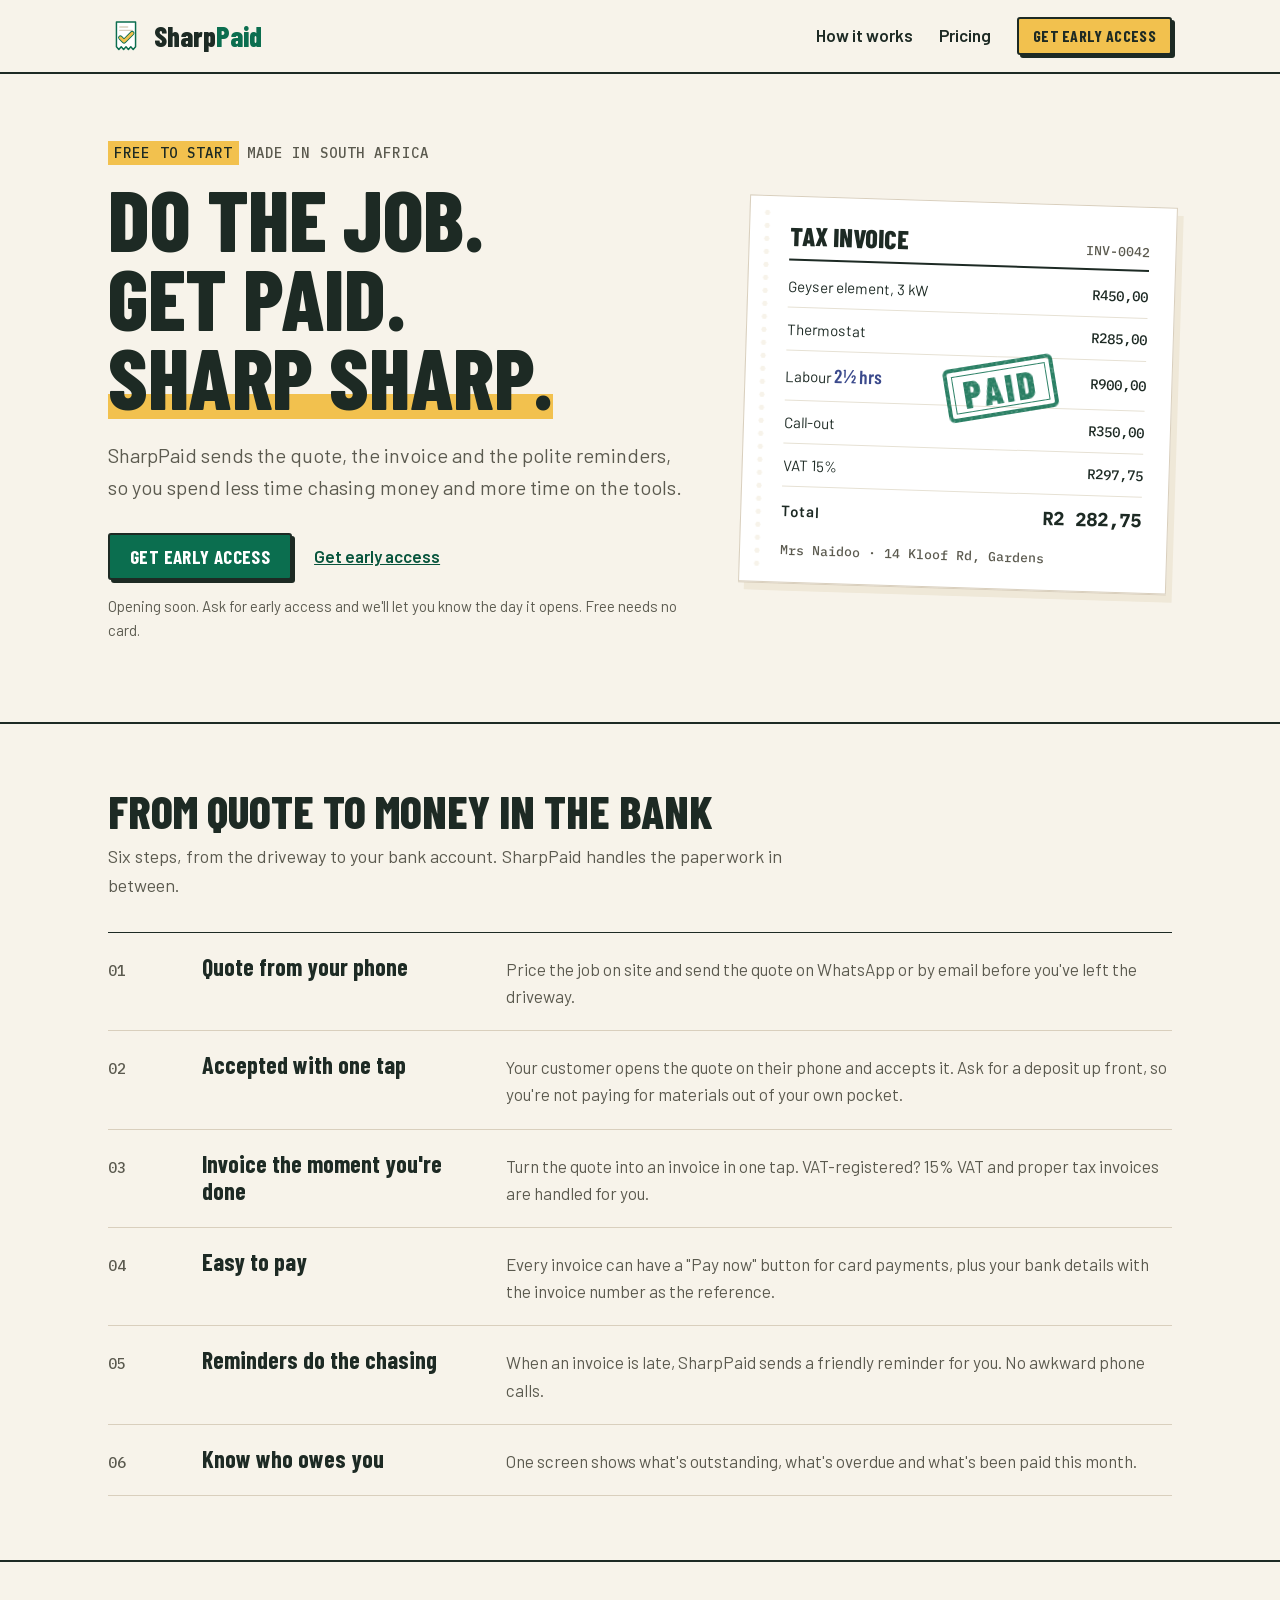
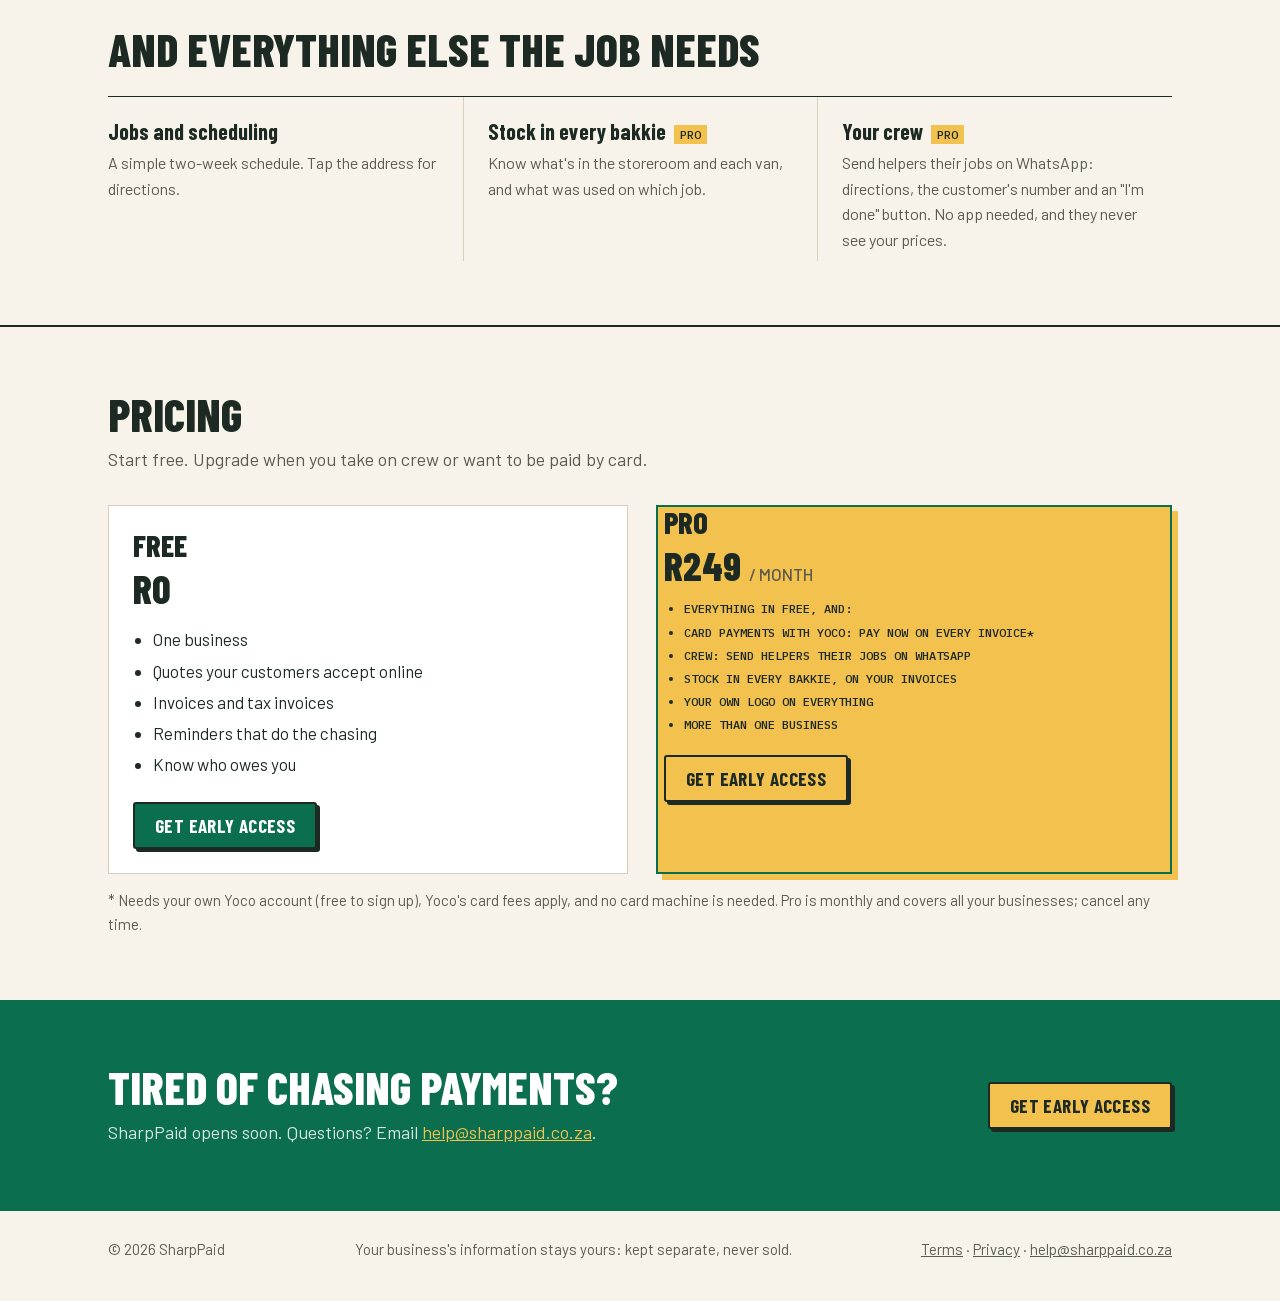
==== index.html @ e105ea55 "Publish website from sharppaid d25ac03" ====
<!doctype html>
<html lang="en-ZA">
<head>
<meta charset="utf-8">
<meta name="viewport" content="width=device-width, initial-scale=1">
<title>SharpPaid · Get paid for every job</title>
<meta name="description" content="SharpPaid helps South African electricians, plumbers, builders and handymen get paid faster: quotes customers accept on their phone, tax invoices in one tap, and reminders that do the chasing.">
<meta name="theme-color" content="#0b6e4f">
<link rel="icon" href="favicon.svg" type="image/svg+xml">
<link rel="preload" href="fonts/barlow-condensed-800.woff2" as="font" type="font/woff2" crossorigin>
<link rel="stylesheet" href="styles.css">
</head>
<body>
<svg width="0" height="0" style="position:absolute" aria-hidden="true">
  <filter id="ink" x="-10%" y="-10%" width="120%" height="120%">
    <feTurbulence type="fractalNoise" baseFrequency="0.9" numOctaves="2" seed="7" result="noise"/>
    <feDisplacementMap in="SourceGraphic" in2="noise" scale="1.4" result="rough"/>
    <feTurbulence type="fractalNoise" baseFrequency="0.35" numOctaves="1" seed="3" result="spots"/>
    <feColorMatrix in="spots" type="matrix" values="0 0 0 0 0  0 0 0 0 0  0 0 0 0 0  0 0 0 -0.9 1.45" result="mask"/>
    <feComposite in="rough" in2="mask" operator="in"/>
  </filter>
  <symbol id="slip" viewBox="0 0 64 64">
    <path d="M15 7h34v44l-4.25 5-4.25-5-4.25 5-4.25-5-4.25 5-4.25-5-4.25 5-4.25-5Z" fill="#fff" stroke="#0b6e4f" stroke-width="2.6" stroke-linejoin="round"/>
    <path d="M21 16h14M21 22h22" stroke="#d9cfbd" stroke-width="2.4" stroke-linecap="round"/>
    <path d="M22 35l6.5 6.5L43 27" fill="none" stroke="#0b6e4f" stroke-width="8" stroke-linecap="round" stroke-linejoin="round"/>
    <path d="M22 35l6.5 6.5L43 27" fill="none" stroke="#f2c14e" stroke-width="5" stroke-linecap="round" stroke-linejoin="round"/>
  </symbol>
</svg>

<header>
  <div class="wrap">
    <a class="brand" href="/"><svg width="36" height="36"><use href="#slip"/></svg><span>Sharp<b>Paid</b></span></a>
    <nav>
      <a href="#how">How it works</a>
      <a href="#pricing">Pricing</a>
      <a data-app="/sign-in" href="/" hidden>Sign in</a>
      <a class="btn small gold" data-app="/sign-up" href="mailto:help@sharppaid.co.za?subject=Early%20access%20to%20SharpPaid" data-live-text="Start free">Get early access</a>
    </nav>
  </div>
</header>

<main>
  <div class="wrap hero">
    <div>
      <p class="kicker"><span>Free to start</span>Made in South Africa</p>
      <h1>Do the job.<br>Get paid.<br><span class="underline">Sharp sharp.</span></h1>
      <p class="lead">SharpPaid sends the quote, the invoice and the polite reminders, so you spend less time chasing
        money and more time on the tools.</p>
      <div class="actions">
        <a class="btn" data-app="/sign-up" href="mailto:help@sharppaid.co.za?subject=Early%20access%20to%20SharpPaid" data-live-text="Start free">Get early access</a>
        <a class="text" data-app="/sign-up?plan=pro" href="mailto:help@sharppaid.co.za?subject=Early%20access%20to%20SharpPaid" data-live-text="Start with Pro">Get early access</a>
      </div>
      <p class="fine">Opening soon. Ask for early access and we'll let you know the day it opens. Free needs no card.
        <span data-app-only hidden>Already using SharpPaid? <a data-app="/sign-in" href="/">Sign in</a></span></p>
    </div>

    <div class="slip" aria-hidden="true">
      <div class="slip-head"><strong>Tax invoice</strong><span>INV-0042</span></div>
      <table>
        <tr><td>Geyser element, 3 kW</td><td class="amt">R450,00</td></tr>
        <tr><td>Thermostat</td><td class="amt">R285,00</td></tr>
        <tr><td>Labour <span class="handwritten">2½ hrs</span></td><td class="amt">R900,00</td></tr>
        <tr><td>Call-out</td><td class="amt">R350,00</td></tr>
        <tr><td>VAT 15%</td><td class="amt">R297,75</td></tr>
        <tr class="total"><td>Total</td><td class="amt">R2 282,75</td></tr>
      </table>
      <p class="mono" style="margin:10px 0 0">Mrs Naidoo · 14 Kloof Rd, Gardens</p>
      <div class="stamp">PAID</div>
    </div>
  </div>

  <section class="section" id="how">
    <div class="wrap">
      <h2>From quote to money in the bank</h2>
      <p class="intro">Six steps, from the driveway to your bank account. SharpPaid handles the paperwork in between.</p>
      <ol class="lines">
        <li><span class="no">01</span><h3>Quote from your phone</h3><p>Price the job on site and send the quote on WhatsApp or by email before you've left the driveway.</p></li>
        <li><span class="no">02</span><h3>Accepted with one tap</h3><p>Your customer opens the quote on their phone and accepts it. Ask for a deposit up front, so you're not paying for materials out of your own pocket.</p></li>
        <li><span class="no">03</span><h3>Invoice the moment you're done</h3><p>Turn the quote into an invoice in one tap. VAT-registered? 15% VAT and proper tax invoices are handled for you.</p></li>
        <li><span class="no">04</span><h3>Easy to pay</h3><p>Every invoice can have a "Pay now" button for card payments, plus your bank details with the invoice number as the reference.</p></li>
        <li><span class="no">05</span><h3>Reminders do the chasing</h3><p>When an invoice is late, SharpPaid sends a friendly reminder for you. No awkward phone calls.</p></li>
        <li><span class="no">06</span><h3>Know who owes you</h3><p>One screen shows what's outstanding, what's overdue and what's been paid this month.</p></li>
      </ol>
    </div>
  </section>

  <section class="section">
    <div class="wrap">
      <h2>And everything else the job needs</h2>
      <div class="extras" style="margin-top:24px">
        <div><h3>Jobs and scheduling</h3><p>A simple two-week schedule. Tap the address for directions.</p></div>
        <div><h3>Stock in every bakkie <span class="pro">Pro</span></h3><p>Know what's in the storeroom and each van, and what was used on which job.</p></div>
        <div><h3>Your crew <span class="pro">Pro</span></h3><p>Send helpers their jobs on WhatsApp: directions, the customer's number and an "I'm done" button. No app needed, and they never see your prices.</p></div>
      </div>
    </div>
  </section>

  <section class="section" id="pricing">
    <div class="wrap">
      <h2>Pricing</h2>
      <p class="intro">Start free. Upgrade when you take on crew or want to be paid by card.</p>
      <div class="plans">
        <div class="plan">
          <h3>Free</h3>
          <p class="price">R0</p>
          <ul>
            <li>One business</li>
            <li>Quotes your customers accept online</li>
            <li>Invoices and tax invoices</li>
            <li>Reminders that do the chasing</li>
            <li>Know who owes you</li>
          </ul>
          <a class="btn" data-app="/sign-up" href="mailto:help@sharppaid.co.za?subject=Early%20access%20to%20SharpPaid" data-live-text="Start free">Get early access</a>
        </div>
        <div class="plan pro">
          <h3>Pro</h3>
          <p class="price">R249 <span>/ month</span></p>
          <ul>
            <li>Everything in Free, and:</li>
            <li>Card payments with Yoco: Pay now on every invoice*</li>
            <li>Crew: send helpers their jobs on WhatsApp</li>
            <li>Stock in every bakkie, on your invoices</li>
            <li>Your own logo on everything</li>
            <li>More than one business</li>
          </ul>
          <a class="btn gold" data-app="/sign-up?plan=pro" href="mailto:help@sharppaid.co.za?subject=Early%20access%20to%20SharpPaid" data-live-text="Start with Pro">Get early access</a>
        </div>
      </div>
      <p class="fine">* Needs your own Yoco account (free to sign up), Yoco's card fees apply, and no card machine is
        needed. Pro is monthly and covers all your businesses; cancel any time.</p>
    </div>
  </section>

  <section class="cover" id="contact">
    <div class="wrap">
      <div>
        <h2>Tired of chasing payments?</h2>
        <p>SharpPaid opens soon. Questions? Email <a href="mailto:help@sharppaid.co.za">help@sharppaid.co.za</a>.</p>
      </div>
      <a class="btn gold" data-app="/sign-up" href="mailto:help@sharppaid.co.za?subject=Early%20access%20to%20SharpPaid" data-live-text="Start free">Get early access</a>
    </div>
  </section>
</main>

<footer>
  <div class="wrap"><span>© 2026 SharpPaid</span><span>Your business's information stays yours: kept separate, never sold.</span><span><a href="/terms">Terms</a> · <a href="/privacy">Privacy</a> · <a href="mailto:help@sharppaid.co.za">help@sharppaid.co.za</a></span></div>
</footer>
<script>
  // Until the app is live, the buttons ask for early access by email and sign-in is hidden: nobody
  // can register (docs/going-live.md says how to switch back). The app's own copy of the website,
  // at /website/, keeps the real buttons for trying sign-in and sign-up locally.
  if (location.pathname.startsWith('/website/')) {
    document.querySelectorAll('[data-app]').forEach((link) => {
      link.href = link.dataset.app;
      link.textContent = link.dataset.liveText ?? link.textContent;
      link.hidden = false;
    });
    document.querySelectorAll('[data-app-only]').forEach((element) => element.hidden = false);
  }
</script>
</body>
</html>
---- styles.css ----
/* Self-hosted, so the site makes no requests to Google (SIL Open Font License, see fonts/) */
@font-face { font-family: "Barlow"; font-style: normal; font-weight: 400; font-display: swap; src: url("fonts/barlow-400.woff2") format("woff2"); }
@font-face { font-family: "Barlow"; font-style: normal; font-weight: 500; font-display: swap; src: url("fonts/barlow-500.woff2") format("woff2"); }
@font-face { font-family: "Barlow"; font-style: normal; font-weight: 600; font-display: swap; src: url("fonts/barlow-600.woff2") format("woff2"); }
@font-face { font-family: "Barlow"; font-style: normal; font-weight: 700; font-display: swap; src: url("fonts/barlow-700.woff2") format("woff2"); }
@font-face { font-family: "Barlow Condensed"; font-style: normal; font-weight: 600; font-display: swap; src: url("fonts/barlow-condensed-600.woff2") format("woff2"); }
@font-face { font-family: "Barlow Condensed"; font-style: normal; font-weight: 700; font-display: swap; src: url("fonts/barlow-condensed-700.woff2") format("woff2"); }
@font-face { font-family: "Barlow Condensed"; font-style: normal; font-weight: 800; font-display: swap; src: url("fonts/barlow-condensed-800.woff2") format("woff2"); }
@font-face { font-family: "IBM Plex Mono"; font-style: normal; font-weight: 500; font-display: swap; src: url("fonts/ibm-plex-mono-500.woff2") format("woff2"); }

/* The duplicate book: the carbon-copy invoice book many tradespeople still use */
:root {
  --paper: #f7f3ea;
  --paper-dark: #efe8d8;
  --ink: #1d2a24;
  --muted: #5b5a4f;
  --rule: #d9cfbd;
  --green: #0b6e4f;
  --green-dark: #08553d;
  --gold: #f2c14e;
  --carbon: #3b4a8c;
}
* { box-sizing: border-box; }
body { margin: 0; background: var(--paper); color: var(--ink); font: 17px/1.6 Barlow, system-ui, sans-serif; }
a { color: var(--green-dark); }
.wrap { max-width: 1120px; margin: 0 auto; padding: 0 28px; }

/* Header: a plain ruled strip, like the top of a page in the book */
header { border-bottom: 2px solid var(--ink); }
header .wrap { display: flex; align-items: center; justify-content: space-between; height: 72px; }
.brand { display: flex; align-items: center; gap: 10px; text-decoration: none; color: var(--ink); font: 800 28px/1 "Barlow Condensed", sans-serif; }
.brand b { color: var(--green); font-weight: 800; }
nav { display: flex; gap: 26px; align-items: center; font-weight: 600; }
nav a { color: var(--ink); text-decoration: none; }
nav a:hover { text-decoration: underline; text-decoration-thickness: 2px; text-underline-offset: 4px; }

/* Buttons: square-cornered and solid, with a hard shadow, as if printed */
.btn { display: inline-block; padding: 12px 20px; background: var(--green); color: #fff; font: 700 19px/1 "Barlow Condensed", sans-serif;
       letter-spacing: .02em; text-transform: uppercase; text-decoration: none; border: 2px solid var(--ink); border-radius: 3px;
       box-shadow: 3px 3px 0 var(--ink); transition: transform .08s, box-shadow .08s; }
.btn:hover { transform: translate(1px, 1px); box-shadow: 2px 2px 0 var(--ink); }
.btn.gold { background: var(--gold); color: var(--ink); }
.btn.small { padding: 9px 14px; font-size: 16px; }

/* Hero: words on the left, an invoice slip on the right */
.hero { display: grid; grid-template-columns: 1.15fr .85fr; gap: 56px; align-items: center; padding-top: 72px; padding-bottom: 80px; }
.kicker { font: 500 14px/1 "IBM Plex Mono", monospace; text-transform: uppercase; letter-spacing: .08em; color: var(--muted); margin: 0 0 18px; }
.kicker span { background: var(--gold); color: var(--ink); padding: 3px 6px; margin-right: 8px; }
h1 { font: 800 clamp(48px, 7vw, 86px)/.92 "Barlow Condensed", sans-serif; letter-spacing: -.005em; margin: 0 0 24px; text-transform: uppercase; }
h1 .underline { background: linear-gradient(transparent 68%, var(--gold) 68%, var(--gold) 92%, transparent 92%); }
.lead { font-size: 20px; color: var(--muted); max-width: 30em; margin: 0 0 30px; }
.actions { display: flex; gap: 22px; align-items: center; flex-wrap: wrap; }
.actions a.text { font-weight: 600; }

/* The slip: perforated on the left, ruled lines, a rubber stamp */
.slip { position: relative; background: #fff; padding: 26px 26px 22px 40px; transform: rotate(1.8deg);
        box-shadow: 0 1px 0 var(--rule), 6px 8px 0 var(--paper-dark); border: 1px solid var(--rule); }
.slip::before { content: ""; position: absolute; left: 14px; top: 10px; bottom: 10px; width: 6px;
                background: radial-gradient(circle, var(--paper) 2.4px, transparent 2.8px) 0 0 / 6px 13px repeat-y; }
.slip-head { display: flex; justify-content: space-between; align-items: baseline; border-bottom: 2px solid var(--ink); padding-bottom: 8px; margin-bottom: 4px; }
.slip-head strong { font: 800 26px/1 "Barlow Condensed", sans-serif; text-transform: uppercase; }
.slip-head span, .mono { font: 500 13px/1.4 "IBM Plex Mono", monospace; color: var(--muted); }
.slip table { width: 100%; border-collapse: collapse; font-size: 15px; }
.slip td { padding: 9px 0; border-bottom: 1px solid #e6e1d4; }
.slip td.amt { text-align: right; font: 500 14px "IBM Plex Mono", monospace; white-space: nowrap; }
.slip .handwritten { font-family: "Barlow Condensed"; font-size: 19px; color: var(--carbon); }
.slip tr.total td { border-bottom: 0; padding-top: 12px; font-weight: 600; }
.slip tr.total td.amt { font-size: 18px; color: var(--ink); }
.stamp { position: absolute; left: 47%; top: 41%; transform: rotate(-11deg); color: var(--green);
         border: 4px solid currentColor; border-radius: 6px; padding: 4px 14px; font: 800 38px/1 "Barlow Condensed", sans-serif;
         letter-spacing: .08em; outline: 1.5px solid currentColor; outline-offset: -9px; opacity: .88; filter: url(#ink); }

/* Section headings set like the column headings in the book */
h2 { font: 800 clamp(32px, 4vw, 46px)/1 "Barlow Condensed", sans-serif; text-transform: uppercase; margin: 0 0 8px; }
.section { padding: 64px 0; border-top: 2px solid var(--ink); }
.section > .wrap > p.intro { color: var(--muted); max-width: 40em; margin: 0 0 32px; font-size: 18px; }

/* "How you get paid": invoice lines, not cards */
.lines { list-style: none; margin: 0; padding: 0; border-top: 1px solid var(--ink); }
.lines li { display: grid; grid-template-columns: 70px 280px 1fr; gap: 24px; padding: 20px 0; border-bottom: 1px solid var(--rule); align-items: baseline; }
.lines .no { font: 500 15px "IBM Plex Mono", monospace; color: var(--muted); }
.lines h3 { font: 700 24px/1.15 "Barlow Condensed", sans-serif; margin: 0; }
.lines p { margin: 0; color: var(--muted); }
.lines li:hover .no { color: var(--green); }

/* Everything else: a short list with ruled columns */
.extras { display: grid; grid-template-columns: repeat(3, 1fr); border-top: 1px solid var(--ink); }
.extras div { padding: 22px 24px 8px 0; }
.extras div + div { padding-left: 24px; border-left: 1px solid var(--rule); }
.extras h3 { font: 700 22px/1.15 "Barlow Condensed", sans-serif; margin: 0 0 6px; }
.extras p { margin: 0; color: var(--muted); font-size: 16px; }

/* Closing: a green block like the cover of the book */
.cover { background: var(--green); color: #fff; padding: 64px 0; }
.cover .wrap { display: flex; justify-content: space-between; align-items: center; gap: 32px; flex-wrap: wrap; }
.cover h2 { color: #fff; }
.cover p { margin: 0; color: #d6e8df; font-size: 18px; max-width: 34em; }
footer { padding: 26px 0 40px; font-size: 15px; color: var(--muted); }
footer .wrap { display: flex; justify-content: space-between; flex-wrap: wrap; gap: 12px; }

@media (max-width: 820px) {
  .hero { grid-template-columns: 1fr; padding-top: 44px; }
  .slip { max-width: min(420px, 100%); }
  .hero > * { min-width: 0; }
  .stamp { left: 34%; top: 60%; font-size: 30px; }
  .lines li { grid-template-columns: 44px 1fr; }
  .lines li p { grid-column: 2; }
  .extras { grid-template-columns: 1fr; }
  .extras div + div { padding-left: 0; border-left: 0; border-top: 1px solid var(--rule); }
  nav a:not(.btn):not([data-app]) { display: none; }
}

/* Small print, and the pricing section */
.fine { color: var(--muted); font-size: 15px; margin: 14px 0 0; }
.intro { color: var(--muted); max-width: 40em; margin: 0 0 24px; font-size: 18px; }
.plans { display: grid; grid-template-columns: repeat(auto-fit, minmax(280px, 1fr)); gap: 24px; }
.plan { background: #fff; border: 1px solid var(--rule); padding: 24px; display: flex; flex-direction: column; }
.plan.pro { border: 2px solid var(--green); box-shadow: 6px 6px 0 var(--gold); }
.plan h3 { font: 800 30px/1 "Barlow Condensed", sans-serif; text-transform: uppercase; margin: 0; }
.plan .price { font: 800 40px/1.1 "Barlow Condensed", sans-serif; margin: 6px 0 12px; }
.plan .price span { font: 500 17px Barlow, sans-serif; color: var(--muted); }
.plan ul { margin: 0 0 20px; padding-left: 20px; flex: 1; }
.plan li { margin: 4px 0; }
.plan .btn { align-self: flex-start; }
.cover a:not(.btn) { color: var(--gold); }
.pro { display: inline-block; background: var(--gold); color: var(--ink); font: 500 12px/1.6 "IBM Plex Mono", monospace; padding: 0 6px; margin-left: 4px; vertical-align: middle; text-transform: uppercase; }

/* Terms and privacy: plain reading pages, built from docs/legal/ by scripts/build-legal-pages.py */
.legal { max-width: 760px; padding-top: 40px; padding-bottom: 48px; font-size: 17px; }
.legal h1 { font-size: clamp(36px, 5vw, 56px); }
.legal h2 { font-size: 28px; margin: 36px 0 10px; }
.legal li { margin: 4px 0; }
.legal table { border-collapse: collapse; width: 100%; margin: 12px 0; font-size: 15px; }
.legal th, .legal td { text-align: left; vertical-align: top; padding: 6px 10px; border-bottom: 1px solid var(--rule, #d9cfbd); }
.legal th { border-bottom: 2px solid var(--ink); }
.legal code { font-size: .9em; }
footer a { color: inherit; }
@media (max-width: 640px) { .legal table { display: block; overflow-x: auto; } }
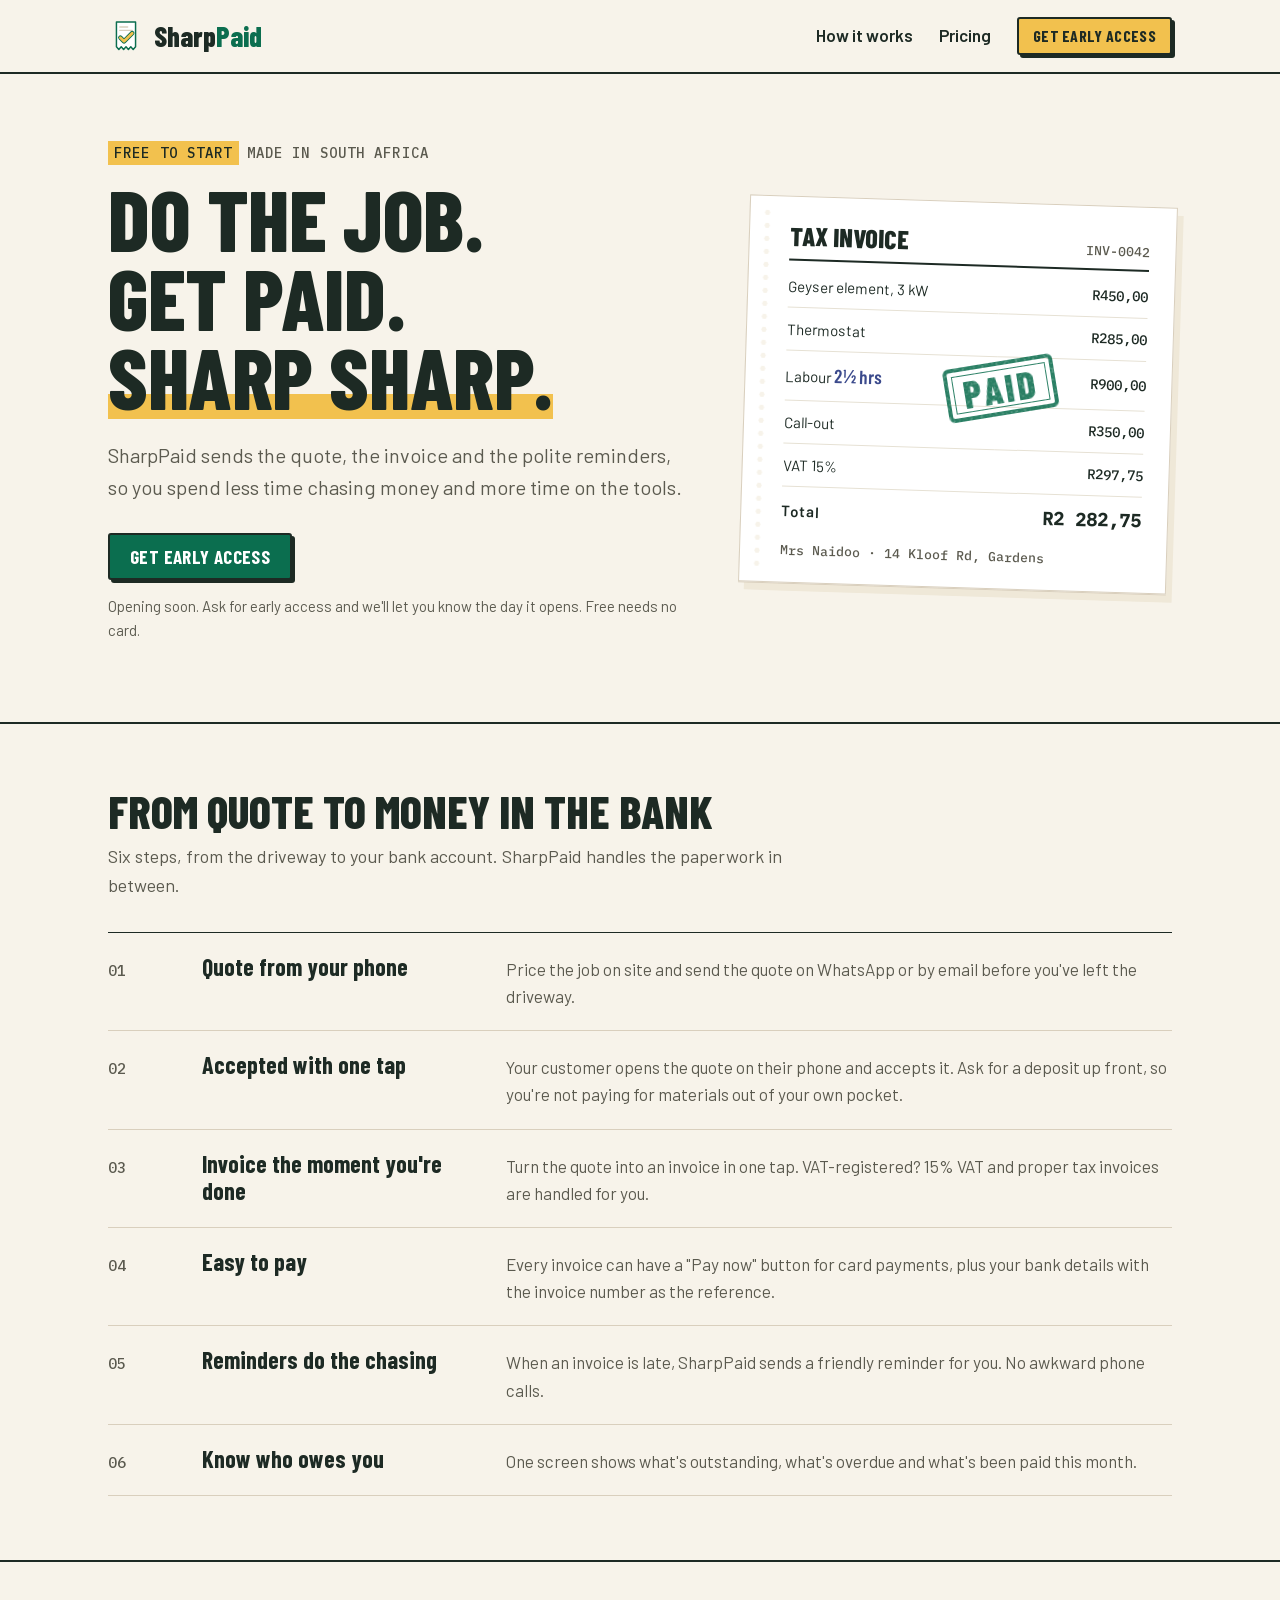
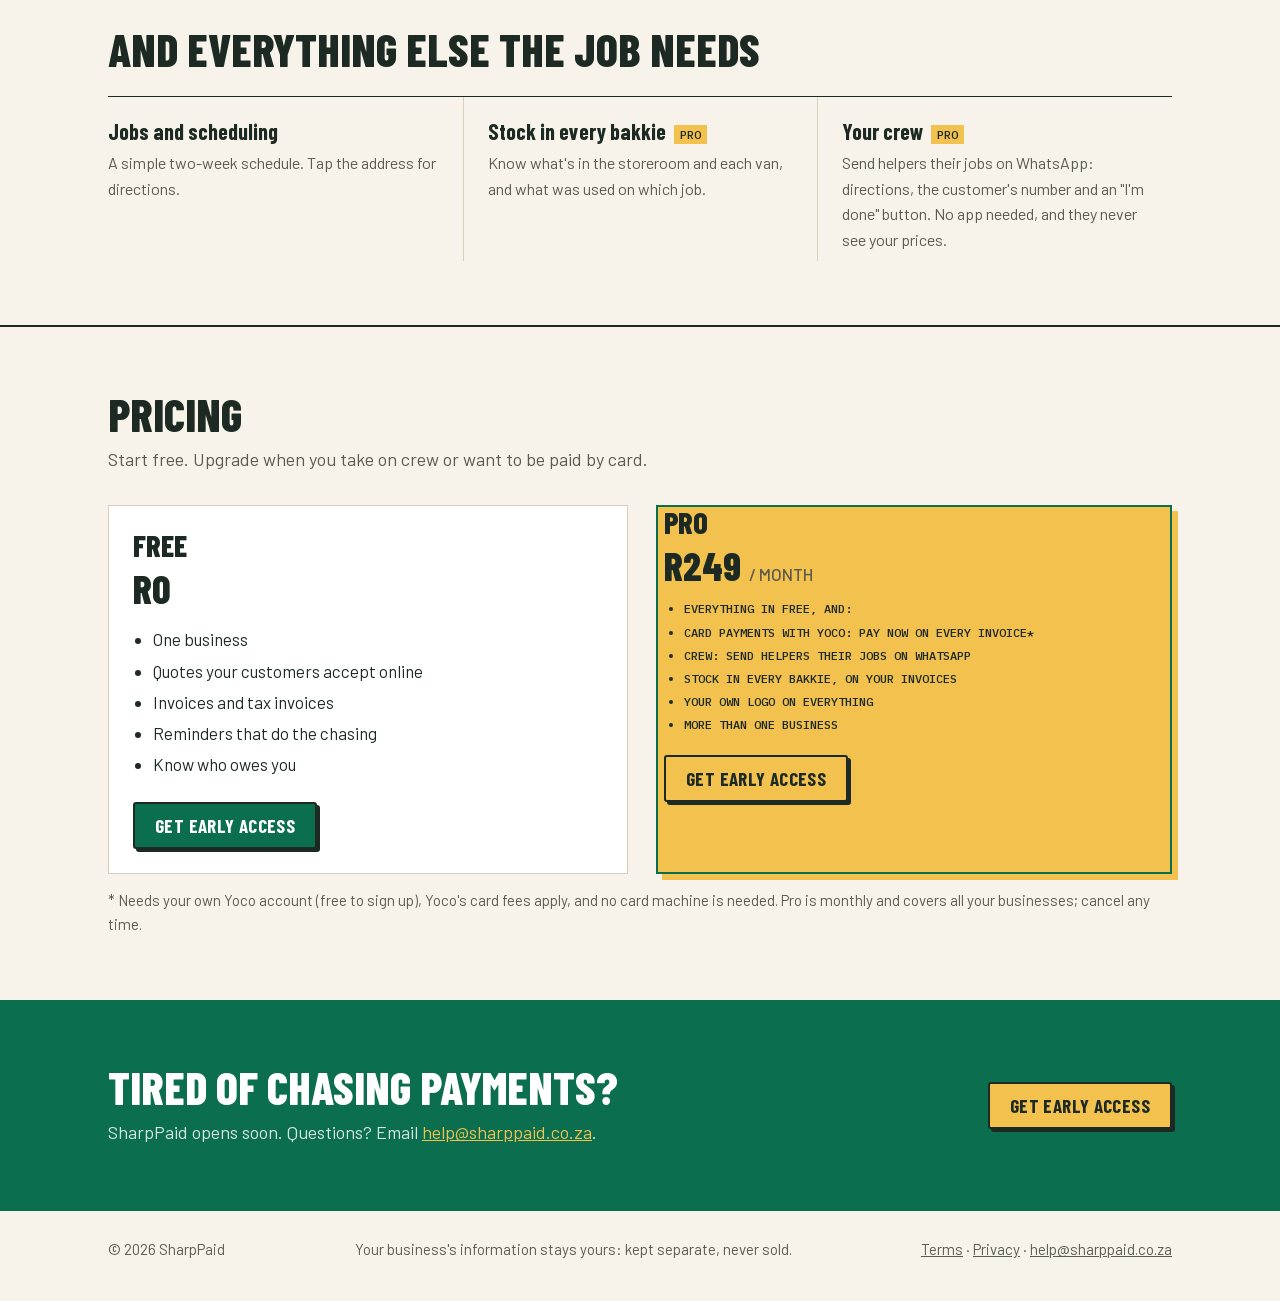
==== commit 13b987f0: "Publish website from sharppaid a6421ad" ====
--- a/index.html
+++ b/index.html
@@ -48,7 +48,7 @@
         money and more time on the tools.</p>
       <div class="actions">
         <a class="btn" data-app="/sign-up" href="mailto:help@sharppaid.co.za?subject=Early%20access%20to%20SharpPaid" data-live-text="Start free">Get early access</a>
-        <a class="text" data-app="/sign-up?plan=pro" href="mailto:help@sharppaid.co.za?subject=Early%20access%20to%20SharpPaid" data-live-text="Start with Pro">Get early access</a>
+        <a class="text" data-app="/sign-up?plan=pro" href="mailto:help@sharppaid.co.za?subject=Early%20access%20to%20SharpPaid" data-live-text="Start with Pro" hidden>Get early access</a>
       </div>
       <p class="fine">Opening soon. Ask for early access and we'll let you know the day it opens. Free needs no card.
         <span data-app-only hidden>Already using SharpPaid? <a data-app="/sign-in" href="/">Sign in</a></span></p>
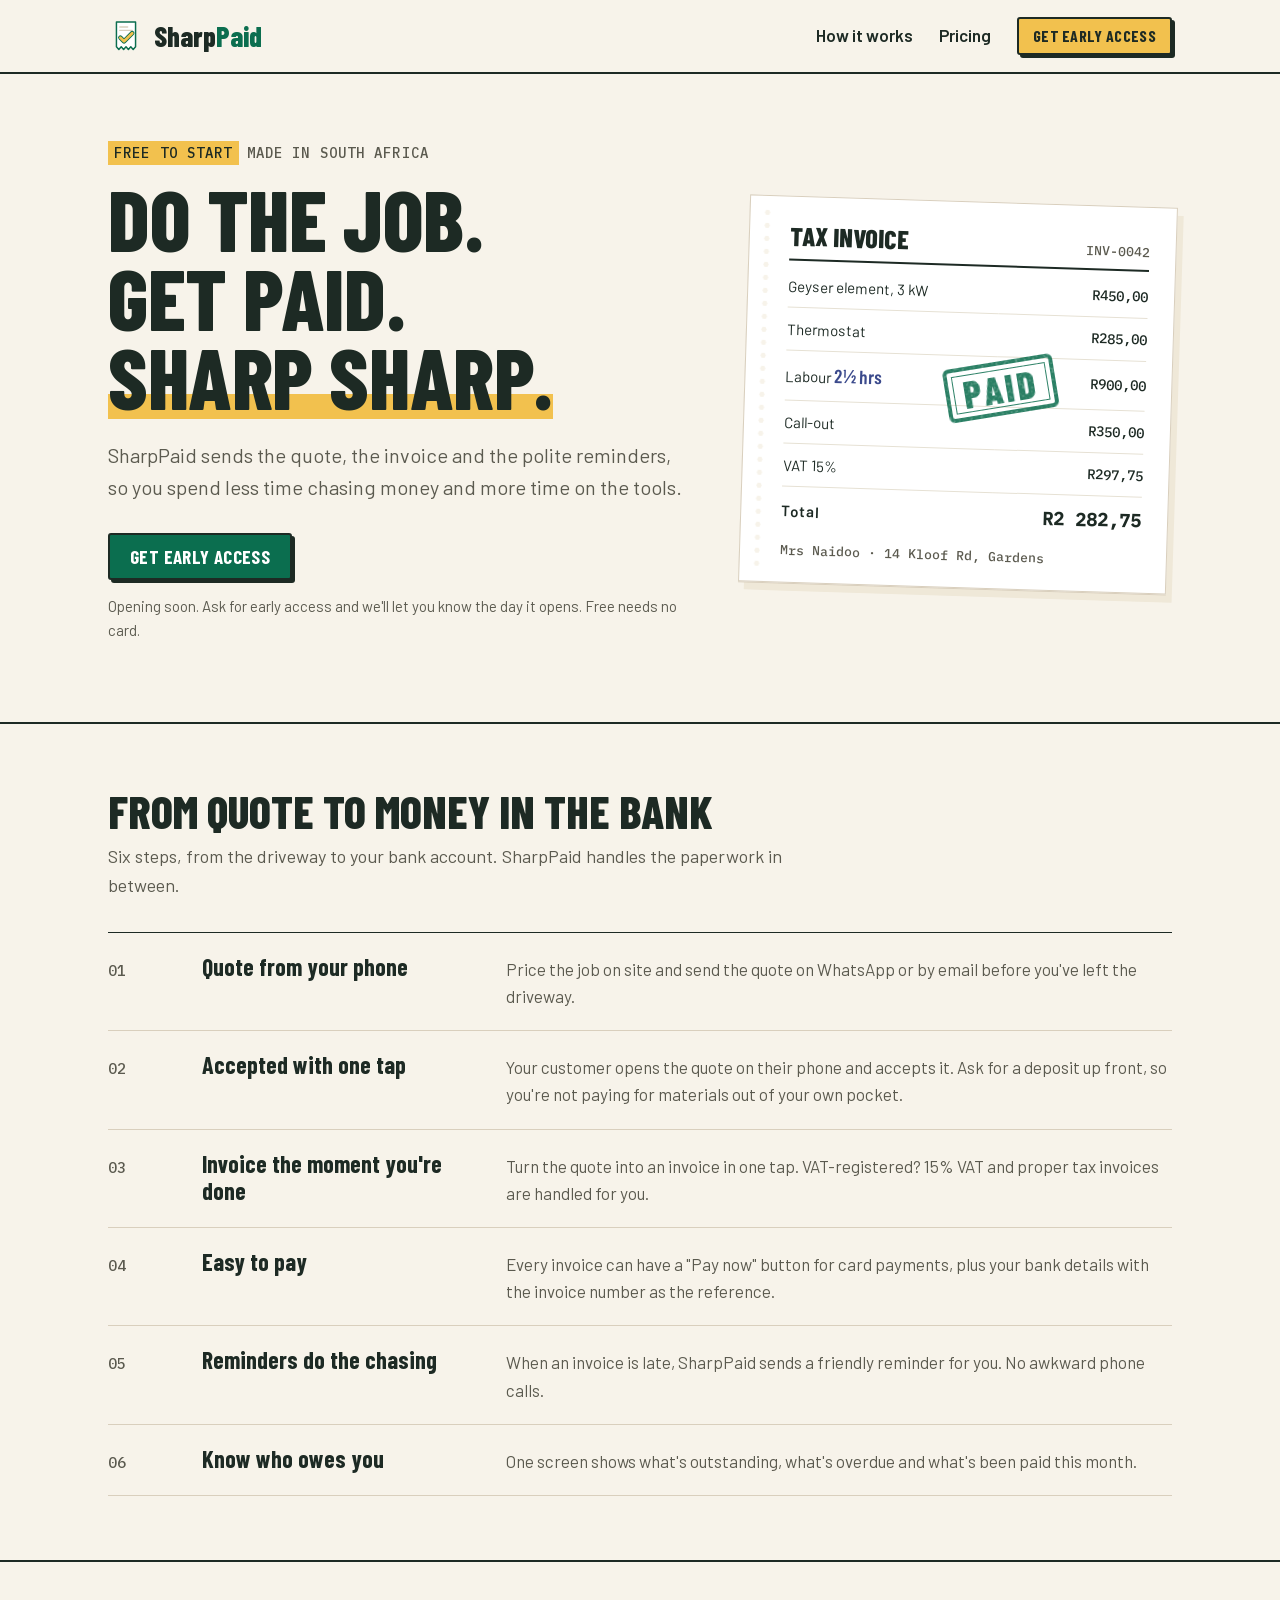
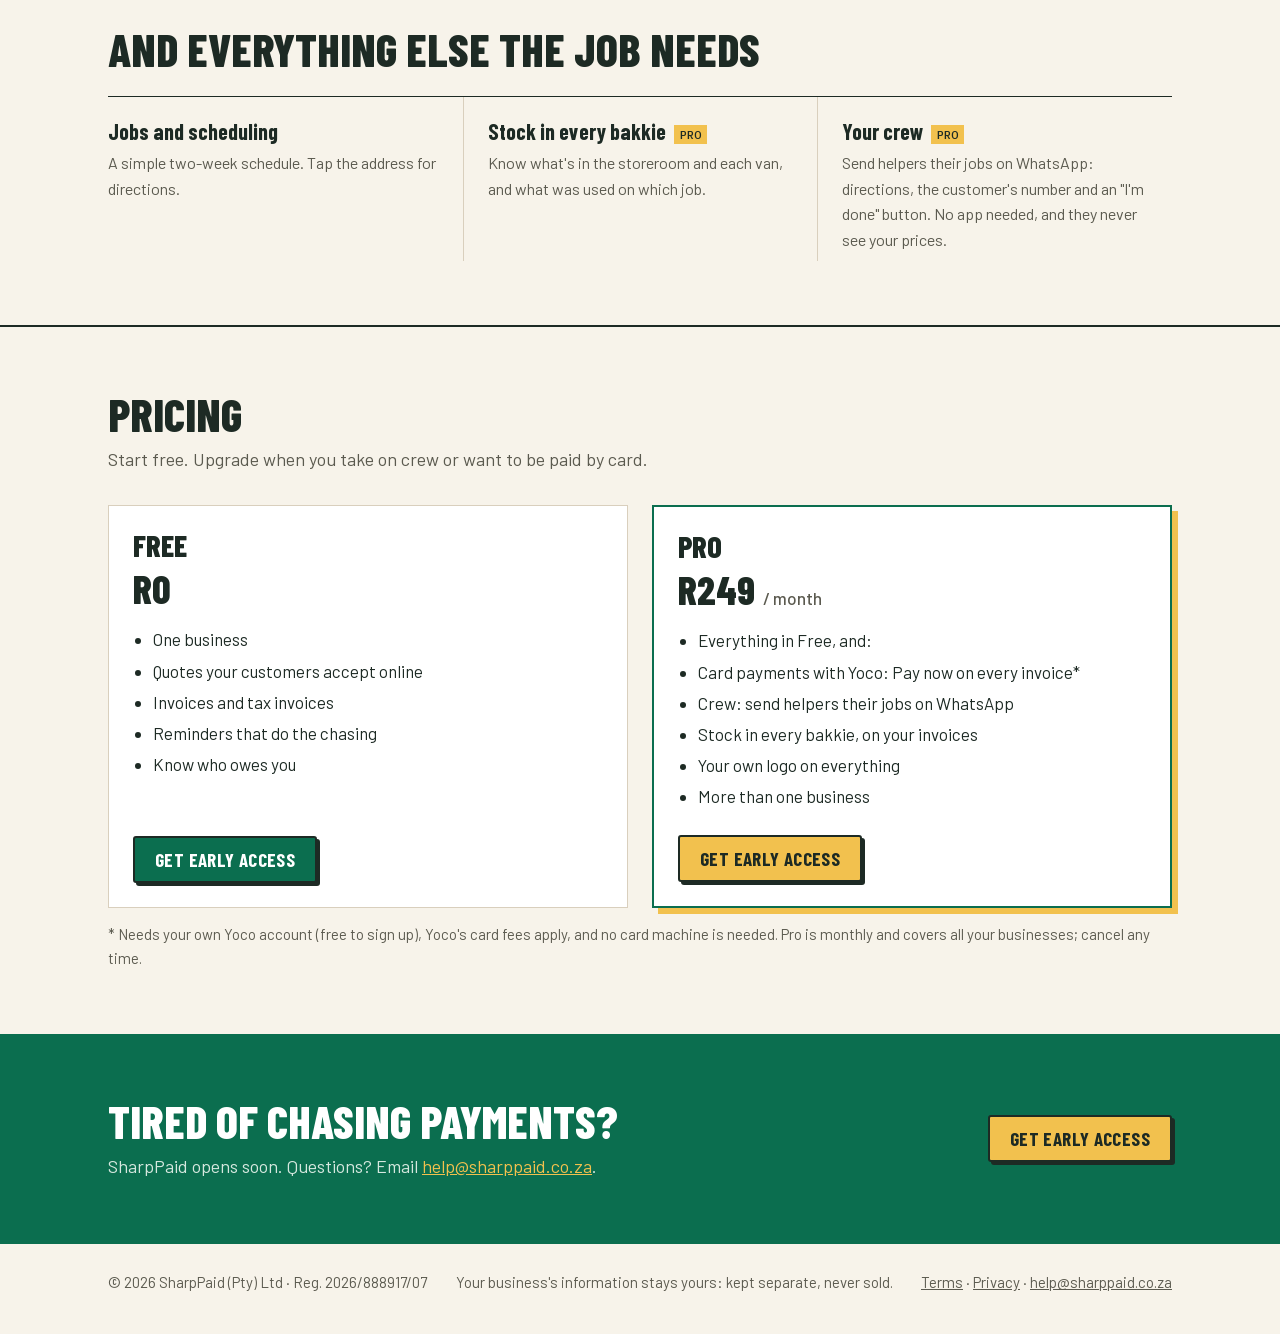
==== commit 071229e8: "Publish website from sharppaid d500bdc" ====
--- a/index.html
+++ b/index.html
@@ -143,7 +143,7 @@
 </main>
 
 <footer>
-  <div class="wrap"><span>© 2026 SharpPaid</span><span>Your business's information stays yours: kept separate, never sold.</span><span><a href="/terms">Terms</a> · <a href="/privacy">Privacy</a> · <a href="mailto:help@sharppaid.co.za">help@sharppaid.co.za</a></span></div>
+  <div class="wrap"><span>© 2026 SharpPaid (Pty) Ltd · Reg. 2026/888917/07</span><span>Your business's information stays yours: kept separate, never sold.</span><span><a href="/terms">Terms</a> · <a href="/privacy">Privacy</a> · <a href="mailto:help@sharppaid.co.za">help@sharppaid.co.za</a></span></div>
 </footer>
 <script>
   // Until the app is live, the buttons ask for early access by email and sign-in is hidden: nobody
--- a/styles.css
+++ b/styles.css
@@ -123,7 +123,7 @@
 .plan li { margin: 4px 0; }
 .plan .btn { align-self: flex-start; }
 .cover a:not(.btn) { color: var(--gold); }
-.pro { display: inline-block; background: var(--gold); color: var(--ink); font: 500 12px/1.6 "IBM Plex Mono", monospace; padding: 0 6px; margin-left: 4px; vertical-align: middle; text-transform: uppercase; }
+span.pro { display: inline-block; background: var(--gold); color: var(--ink); font: 500 12px/1.6 "IBM Plex Mono", monospace; padding: 0 6px; margin-left: 4px; vertical-align: middle; text-transform: uppercase; }
 
 /* Terms and privacy: plain reading pages, built from docs/legal/ by scripts/build-legal-pages.py */
 .legal { max-width: 760px; padding-top: 40px; padding-bottom: 48px; font-size: 17px; }
@@ -133,6 +133,7 @@
 .legal table { border-collapse: collapse; width: 100%; margin: 12px 0; font-size: 15px; }
 .legal th, .legal td { text-align: left; vertical-align: top; padding: 6px 10px; border-bottom: 1px solid var(--rule, #d9cfbd); }
 .legal th { border-bottom: 2px solid var(--ink); }
+.legal td:last-child, .legal th:last-child { white-space: nowrap; }
 .legal code { font-size: .9em; }
 footer a { color: inherit; }
 @media (max-width: 640px) { .legal table { display: block; overflow-x: auto; } }
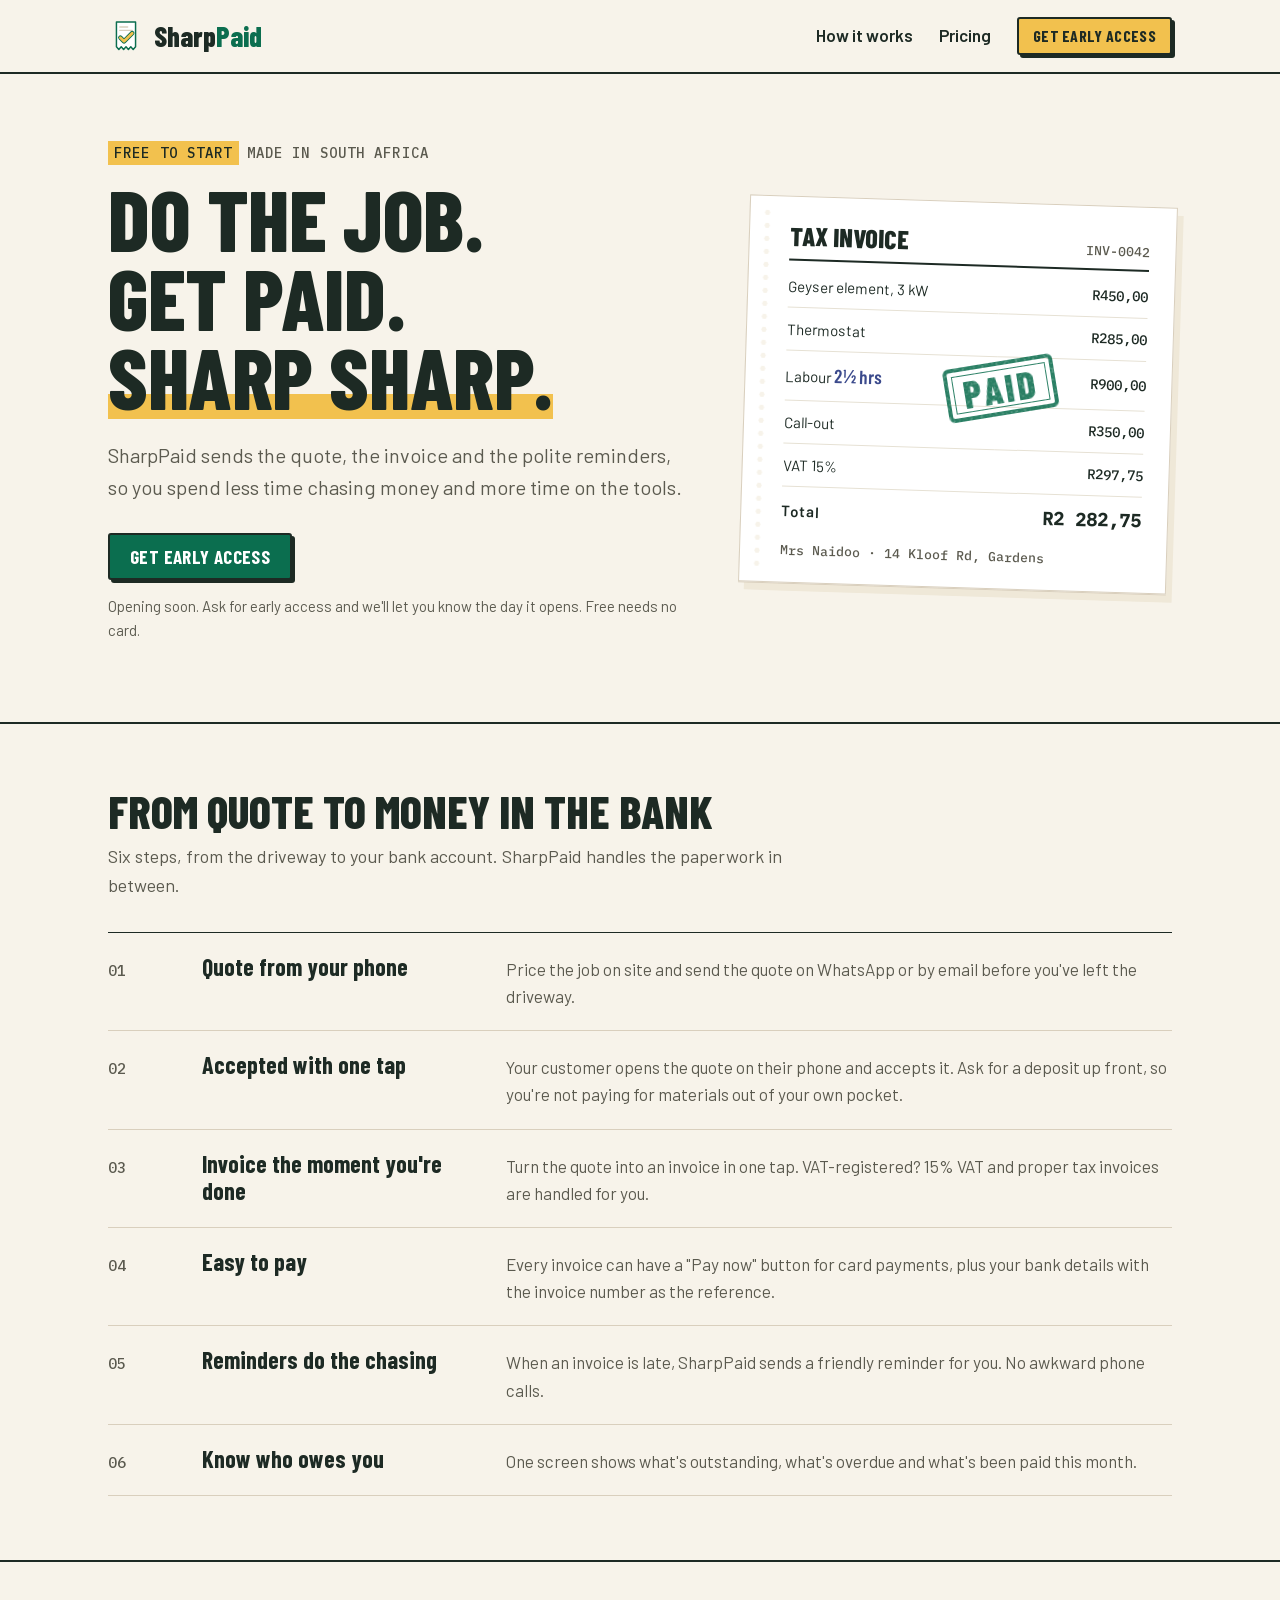
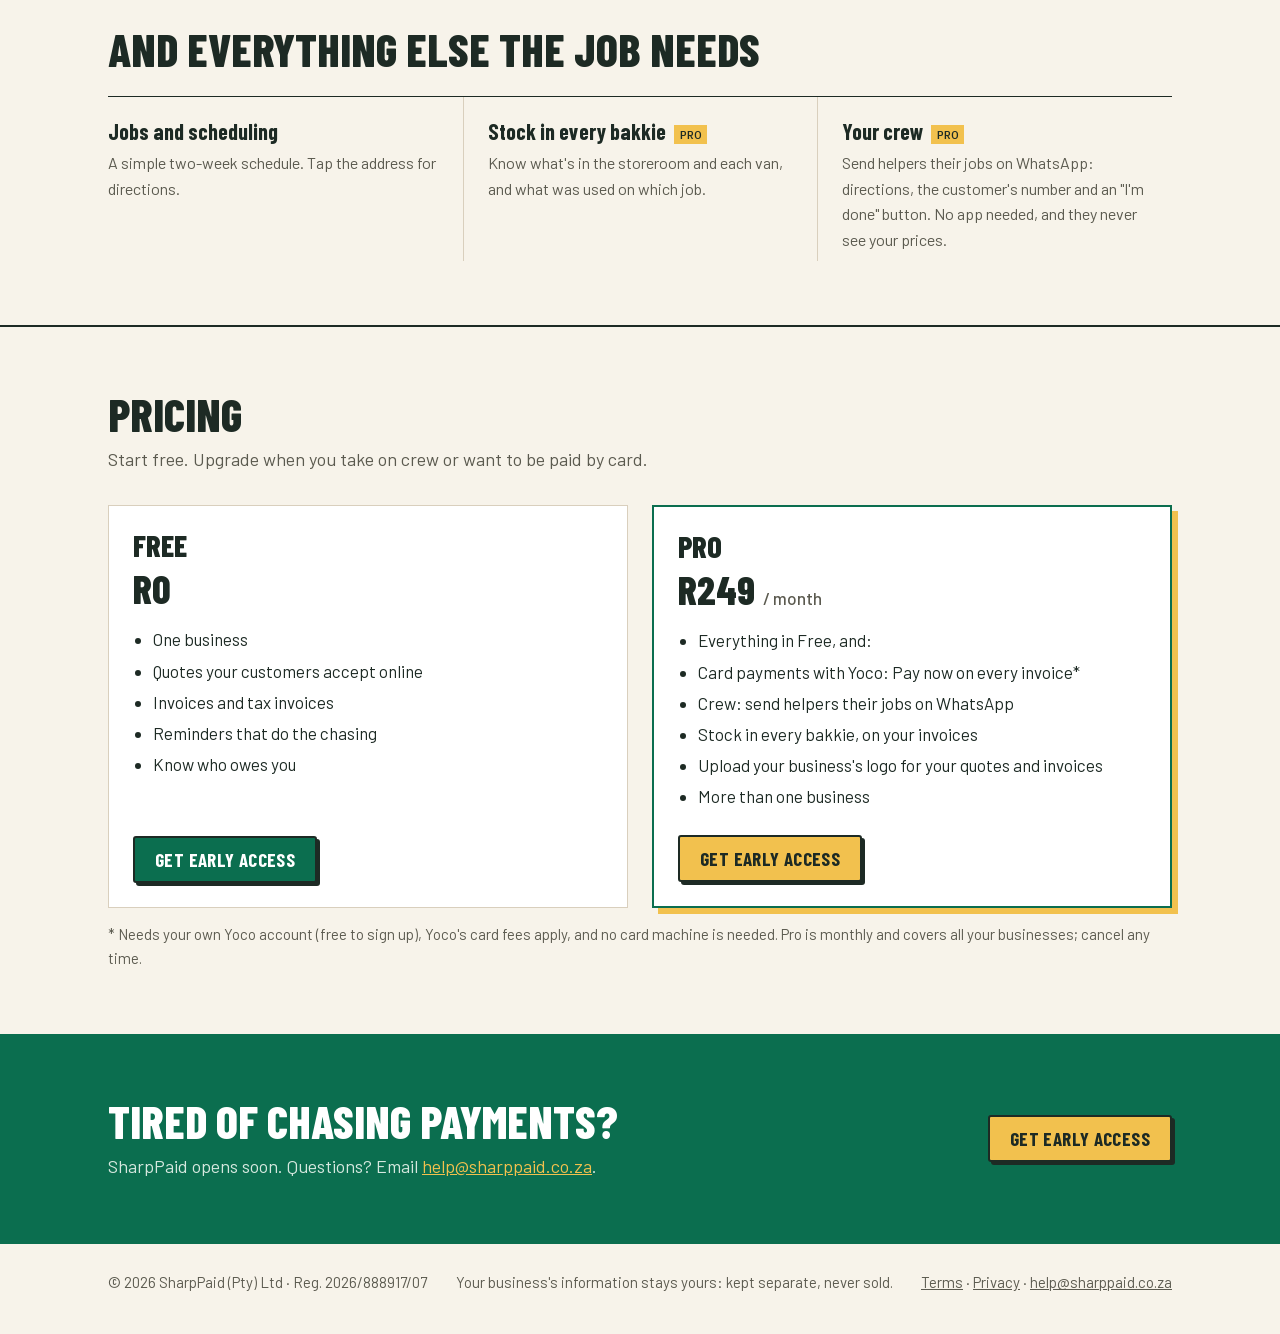
==== commit 3d37b739: "Publish website from sharppaid dfc9c6a" ====
--- a/index.html
+++ b/index.html
@@ -120,7 +120,7 @@
             <li>Card payments with Yoco: Pay now on every invoice*</li>
             <li>Crew: send helpers their jobs on WhatsApp</li>
             <li>Stock in every bakkie, on your invoices</li>
-            <li>Your own logo on everything</li>
+            <li>Upload your business's logo for your quotes and invoices</li>
             <li>More than one business</li>
           </ul>
           <a class="btn gold" data-app="/sign-up?plan=pro" href="mailto:help@sharppaid.co.za?subject=Early%20access%20to%20SharpPaid" data-live-text="Start with Pro">Get early access</a>
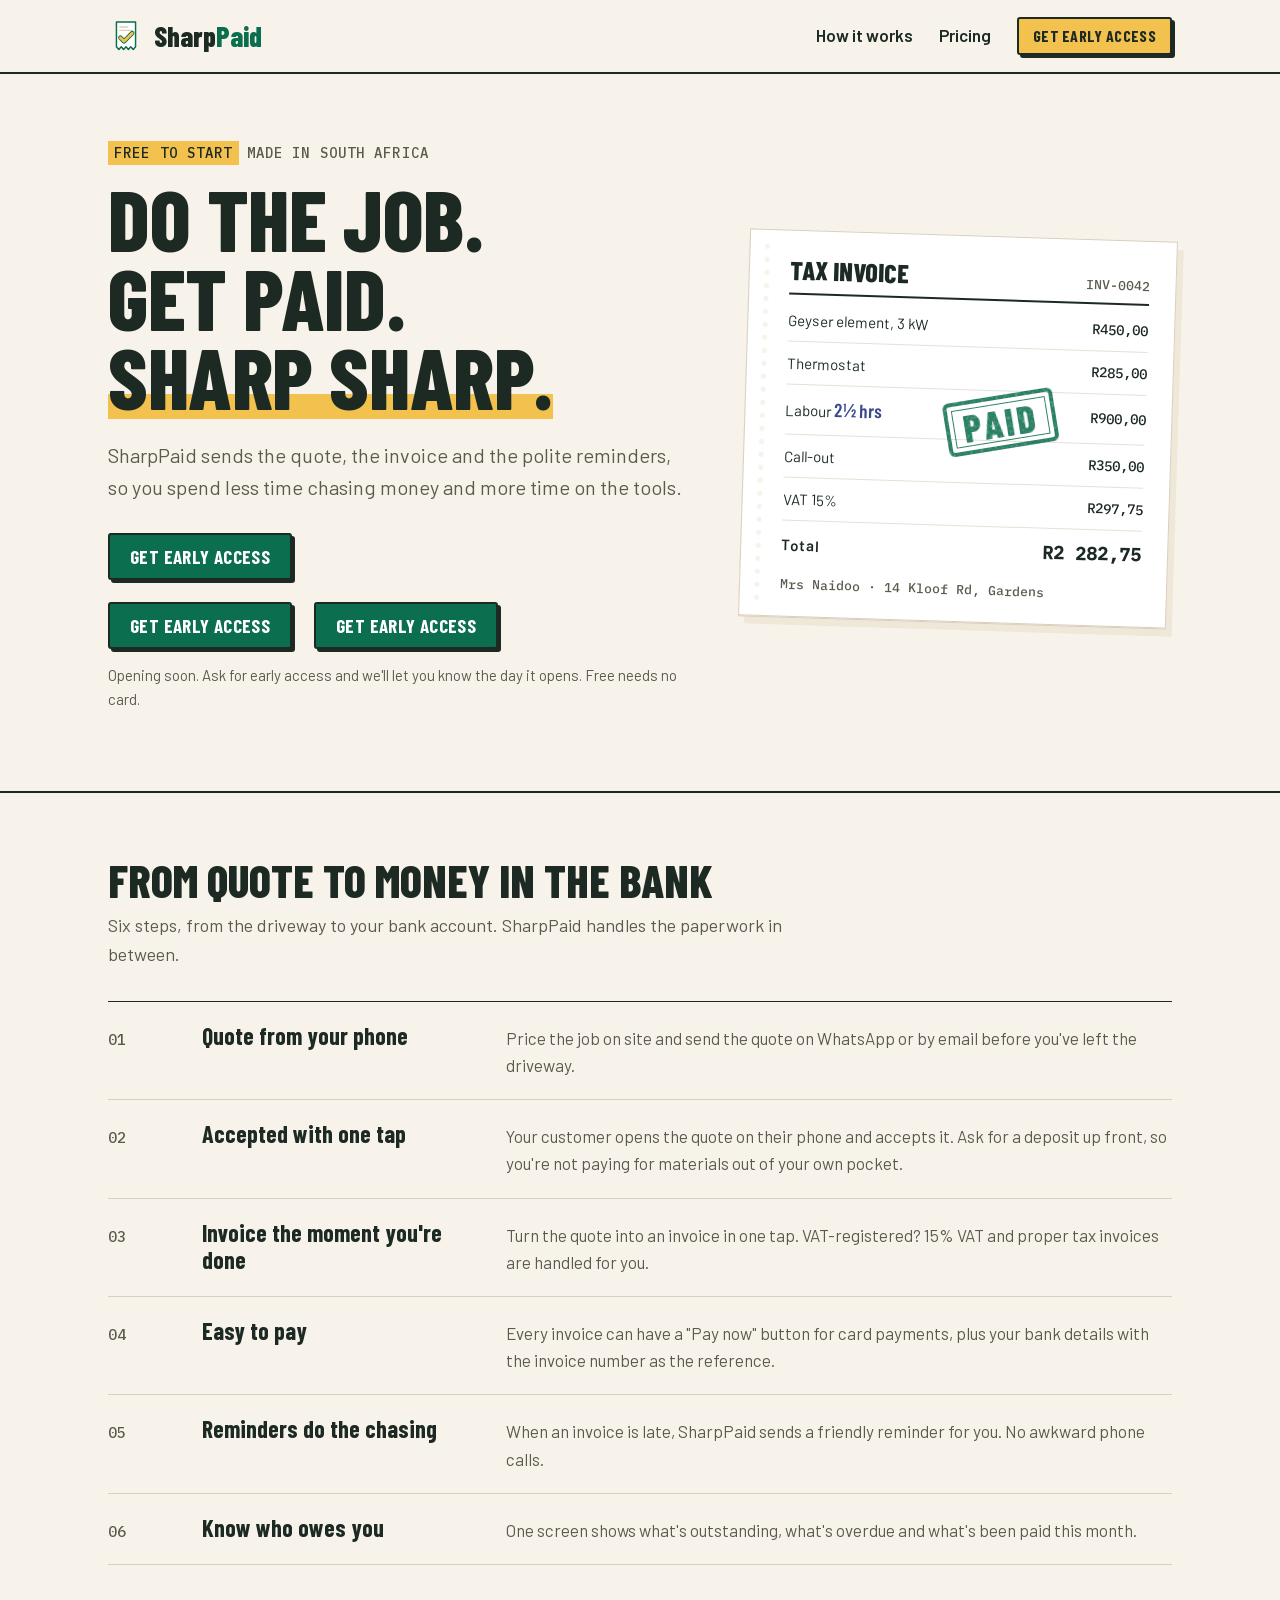
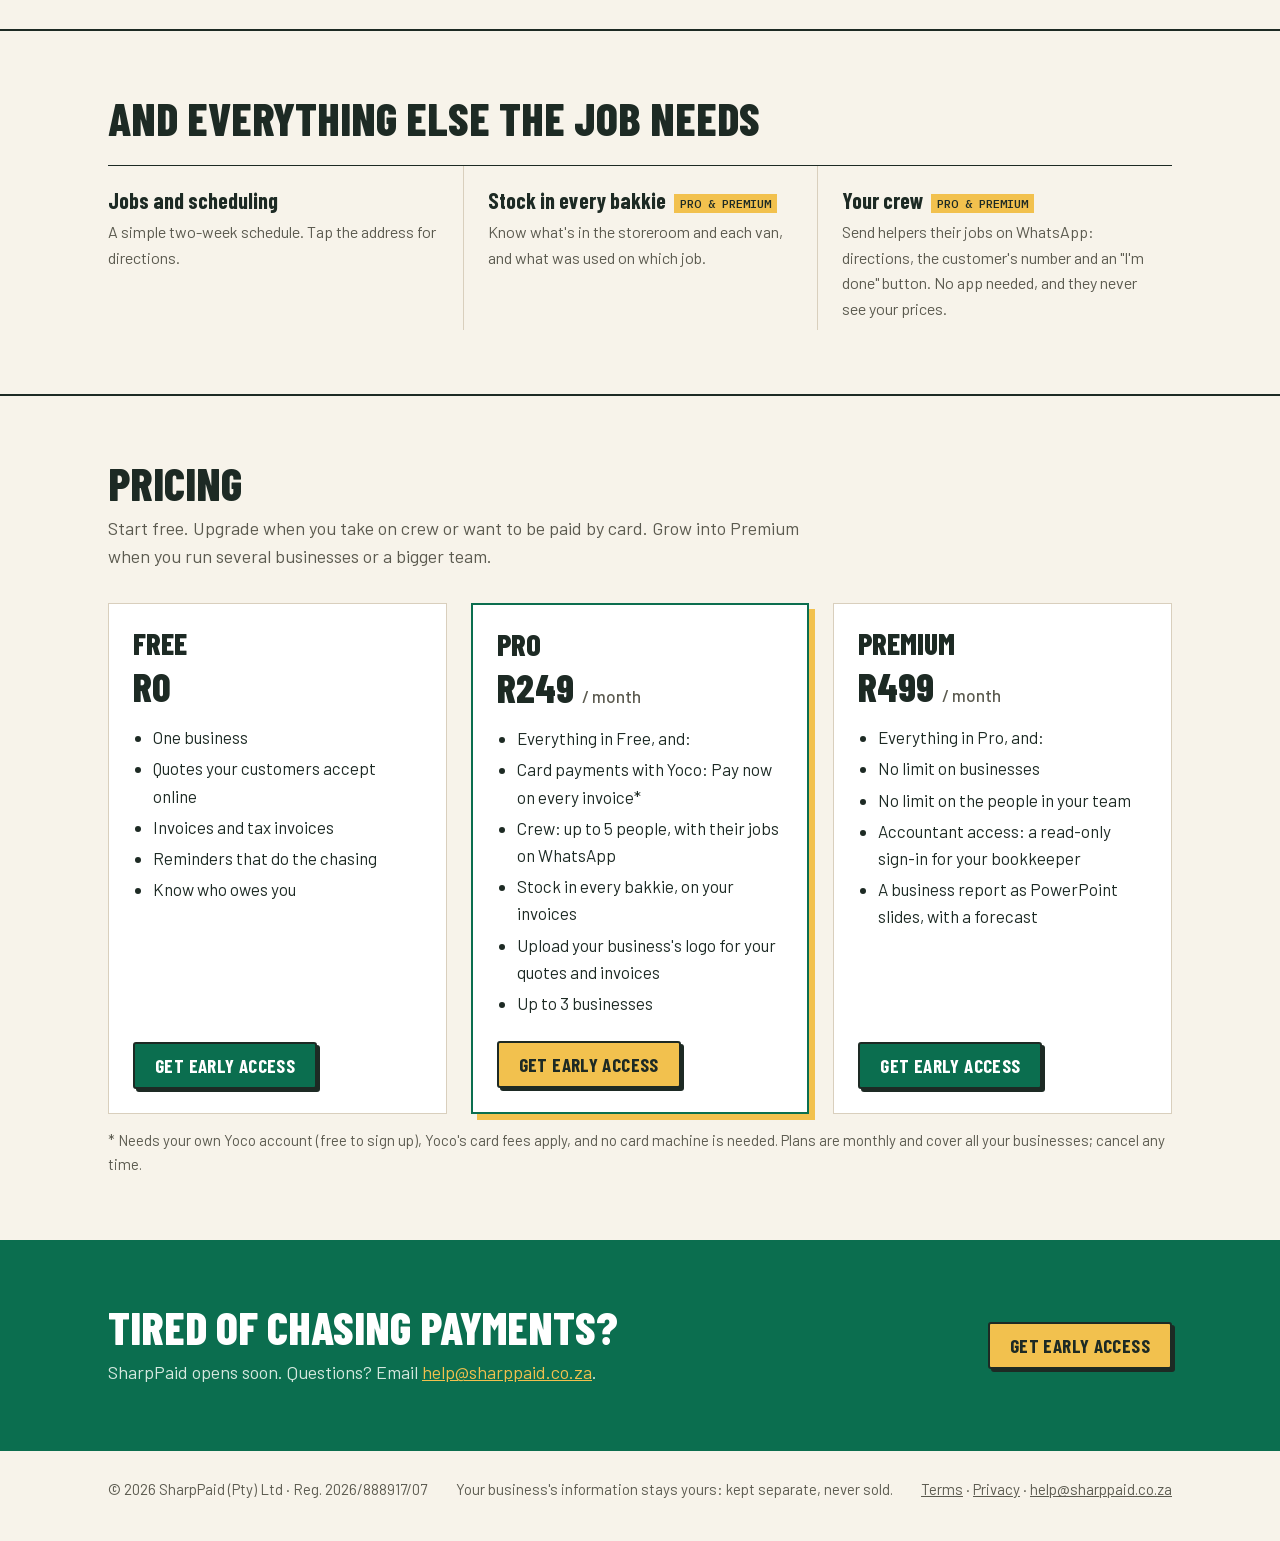
==== commit 8312a5ce: "Publish website from sharppaid 8dfa035" ====
--- a/index.html
+++ b/index.html
@@ -34,7 +34,8 @@
       <a href="#how">How it works</a>
       <a href="#pricing">Pricing</a>
       <a data-app="/sign-in" href="/" hidden>Sign in</a>
-      <a class="btn small gold" data-app="/sign-up" href="mailto:help@sharppaid.co.za?subject=Early%20access%20to%20SharpPaid" data-live-text="Start free">Get early access</a>
+      <!-- Sign up shows the three plans, each with its own button -->
+      <a class="btn small gold" data-app="#pricing" href="#pricing" data-live-text="Sign up">Get early access</a>
     </nav>
   </div>
 </header>
@@ -48,7 +49,10 @@
         money and more time on the tools.</p>
       <div class="actions">
         <a class="btn" data-app="/sign-up" href="mailto:help@sharppaid.co.za?subject=Early%20access%20to%20SharpPaid" data-live-text="Start free">Get early access</a>
-        <a class="text" data-app="/sign-up?plan=pro" href="mailto:help@sharppaid.co.za?subject=Early%20access%20to%20SharpPaid" data-live-text="Start with Pro" hidden>Get early access</a>
+        <span class="more-plans">
+          <a class="btn" data-app="/sign-up?plan=pro" href="mailto:help@sharppaid.co.za?subject=Early%20access%20to%20SharpPaid" data-live-text="Start with Pro" hidden>Get early access</a>
+          <a class="btn" data-app="/sign-up?plan=premium" href="mailto:help@sharppaid.co.za?subject=Early%20access%20to%20SharpPaid" data-live-text="Start with Premium" hidden>Get early access</a>
+        </span>
       </div>
       <p class="fine">Opening soon. Ask for early access and we'll let you know the day it opens. Free needs no card.
         <span data-app-only hidden>Already using SharpPaid? <a data-app="/sign-in" href="/">Sign in</a></span></p>
@@ -89,8 +93,8 @@
       <h2>And everything else the job needs</h2>
       <div class="extras" style="margin-top:24px">
         <div><h3>Jobs and scheduling</h3><p>A simple two-week schedule. Tap the address for directions.</p></div>
-        <div><h3>Stock in every bakkie <span class="pro">Pro</span></h3><p>Know what's in the storeroom and each van, and what was used on which job.</p></div>
-        <div><h3>Your crew <span class="pro">Pro</span></h3><p>Send helpers their jobs on WhatsApp: directions, the customer's number and an "I'm done" button. No app needed, and they never see your prices.</p></div>
+        <div><h3>Stock in every bakkie <span class="pro">Pro &amp; Premium</span></h3><p>Know what's in the storeroom and each van, and what was used on which job.</p></div>
+        <div><h3>Your crew <span class="pro">Pro &amp; Premium</span></h3><p>Send helpers their jobs on WhatsApp: directions, the customer's number and an "I'm done" button. No app needed, and they never see your prices.</p></div>
       </div>
     </div>
   </section>
@@ -98,7 +102,7 @@
   <section class="section" id="pricing">
     <div class="wrap">
       <h2>Pricing</h2>
-      <p class="intro">Start free. Upgrade when you take on crew or want to be paid by card.</p>
+      <p class="intro">Start free. Upgrade when you take on crew or want to be paid by card. Grow into Premium when you run several businesses or a bigger team.</p>
       <div class="plans">
         <div class="plan">
           <h3>Free</h3>
@@ -118,16 +122,28 @@
           <ul>
             <li>Everything in Free, and:</li>
             <li>Card payments with Yoco: Pay now on every invoice*</li>
-            <li>Crew: send helpers their jobs on WhatsApp</li>
+            <li>Crew: up to 5 people, with their jobs on WhatsApp</li>
             <li>Stock in every bakkie, on your invoices</li>
             <li>Upload your business's logo for your quotes and invoices</li>
-            <li>More than one business</li>
+            <li>Up to 3 businesses</li>
           </ul>
           <a class="btn gold" data-app="/sign-up?plan=pro" href="mailto:help@sharppaid.co.za?subject=Early%20access%20to%20SharpPaid" data-live-text="Start with Pro">Get early access</a>
         </div>
+        <div class="plan">
+          <h3>Premium</h3>
+          <p class="price">R499 <span>/ month</span></p>
+          <ul>
+            <li>Everything in Pro, and:</li>
+            <li>No limit on businesses</li>
+            <li>No limit on the people in your team</li>
+            <li>Accountant access: a read-only sign-in for your bookkeeper</li>
+            <li>A business report as PowerPoint slides, with a forecast</li>
+          </ul>
+          <a class="btn" data-app="/sign-up?plan=premium" href="mailto:help@sharppaid.co.za?subject=Early%20access%20to%20SharpPaid" data-live-text="Start with Premium">Get early access</a>
+        </div>
       </div>
       <p class="fine">* Needs your own Yoco account (free to sign up), Yoco's card fees apply, and no card machine is
-        needed. Pro is monthly and covers all your businesses; cancel any time.</p>
+        needed. Plans are monthly and cover all your businesses; cancel any time.</p>
     </div>
   </section>
 
@@ -137,7 +153,7 @@
         <h2>Tired of chasing payments?</h2>
         <p>SharpPaid opens soon. Questions? Email <a href="mailto:help@sharppaid.co.za">help@sharppaid.co.za</a>.</p>
       </div>
-      <a class="btn gold" data-app="/sign-up" href="mailto:help@sharppaid.co.za?subject=Early%20access%20to%20SharpPaid" data-live-text="Start free">Get early access</a>
+      <a class="btn gold" data-app="#pricing" href="#pricing" data-live-text="Sign up">Get early access</a>
     </div>
   </section>
 </main>
--- a/styles.css
+++ b/styles.css
@@ -50,7 +50,13 @@
 h1 .underline { background: linear-gradient(transparent 68%, var(--gold) 68%, var(--gold) 92%, transparent 92%); }
 .lead { font-size: 20px; color: var(--muted); max-width: 30em; margin: 0 0 30px; }
 .actions { display: flex; gap: 22px; align-items: center; flex-wrap: wrap; }
-.actions a.text { font-weight: 600; }
+/* Pro and Premium wrap together, under the main button on phones */
+.more-plans { display: flex; gap: 22px; flex-wrap: wrap; }
+/* On phones the three buttons stack, the same width */
+@media (max-width: 520px) {
+  .actions, .more-plans { flex-direction: column; align-items: stretch; width: 100%; }
+  .actions .btn { text-align: center; }
+}
 
 /* The slip: perforated on the left, ruled lines, a rubber stamp */
 .slip { position: relative; background: #fff; padding: 26px 26px 22px 40px; transform: rotate(1.8deg);
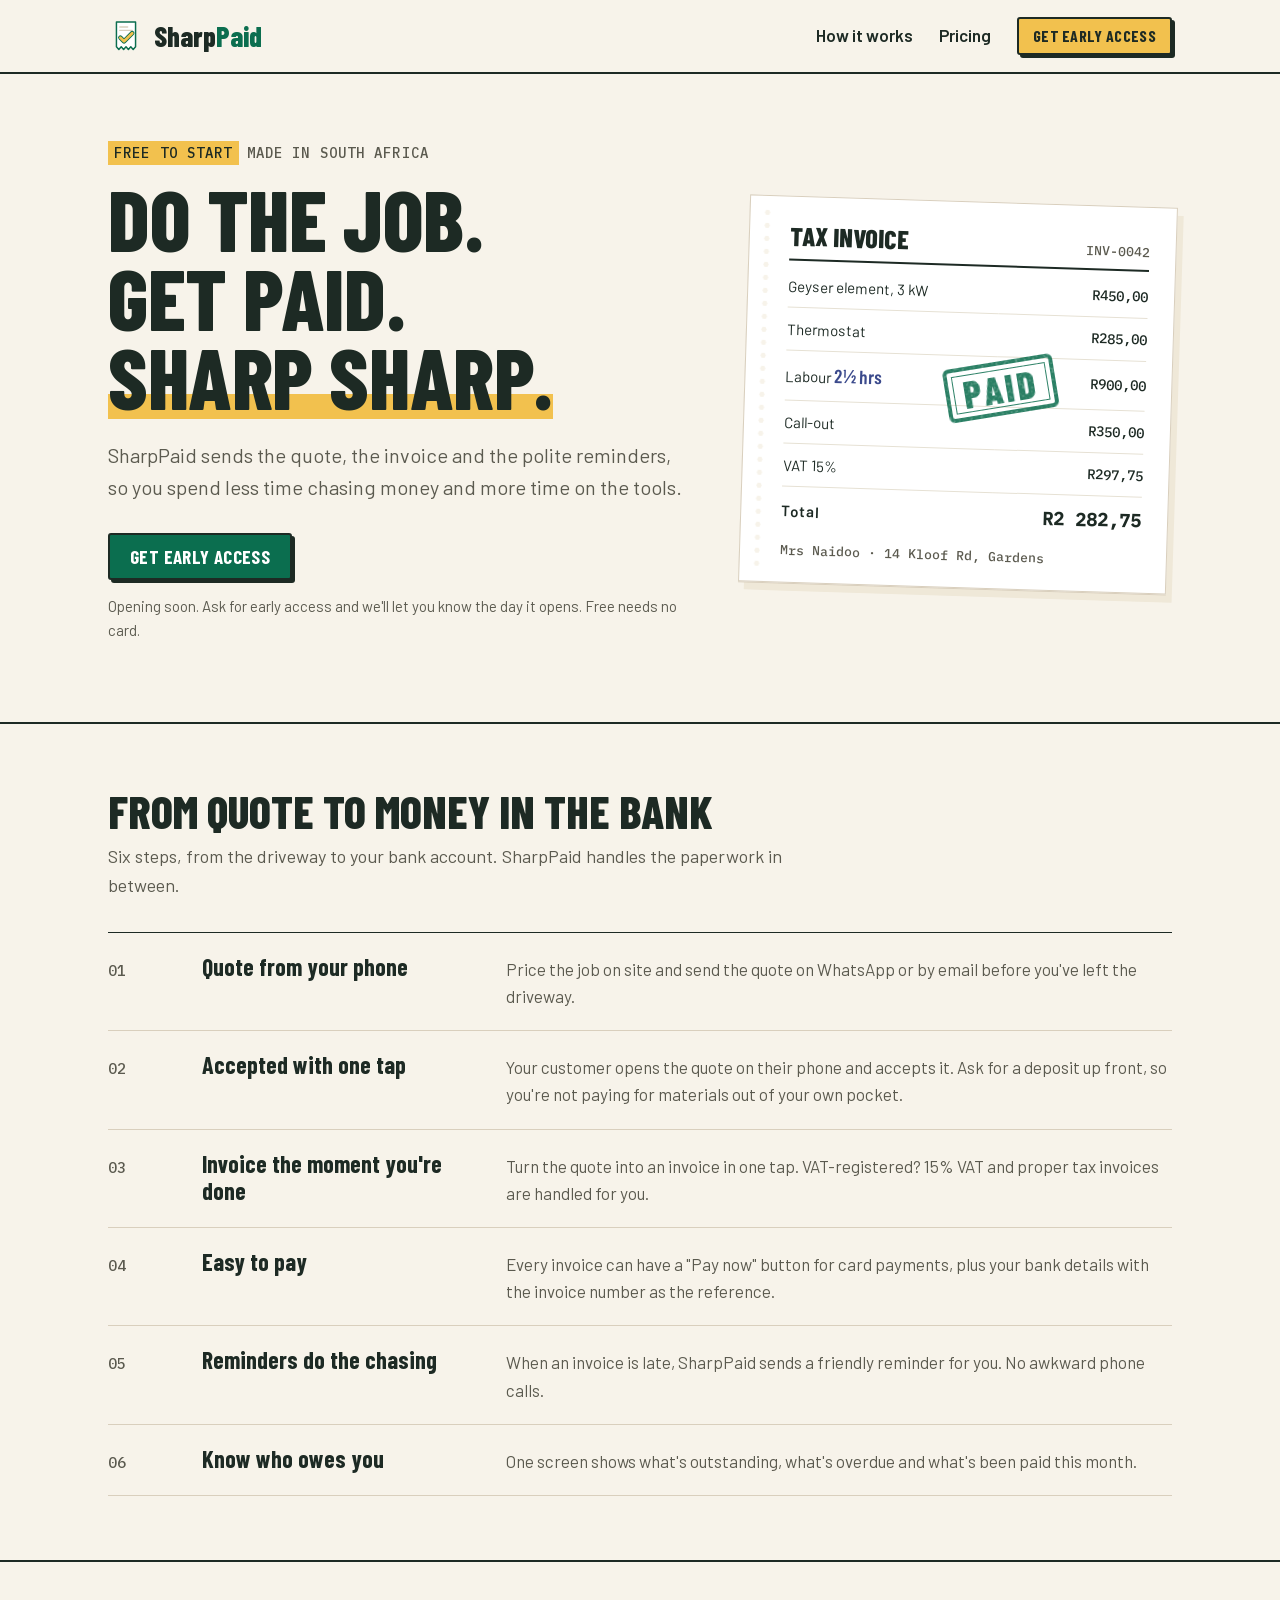
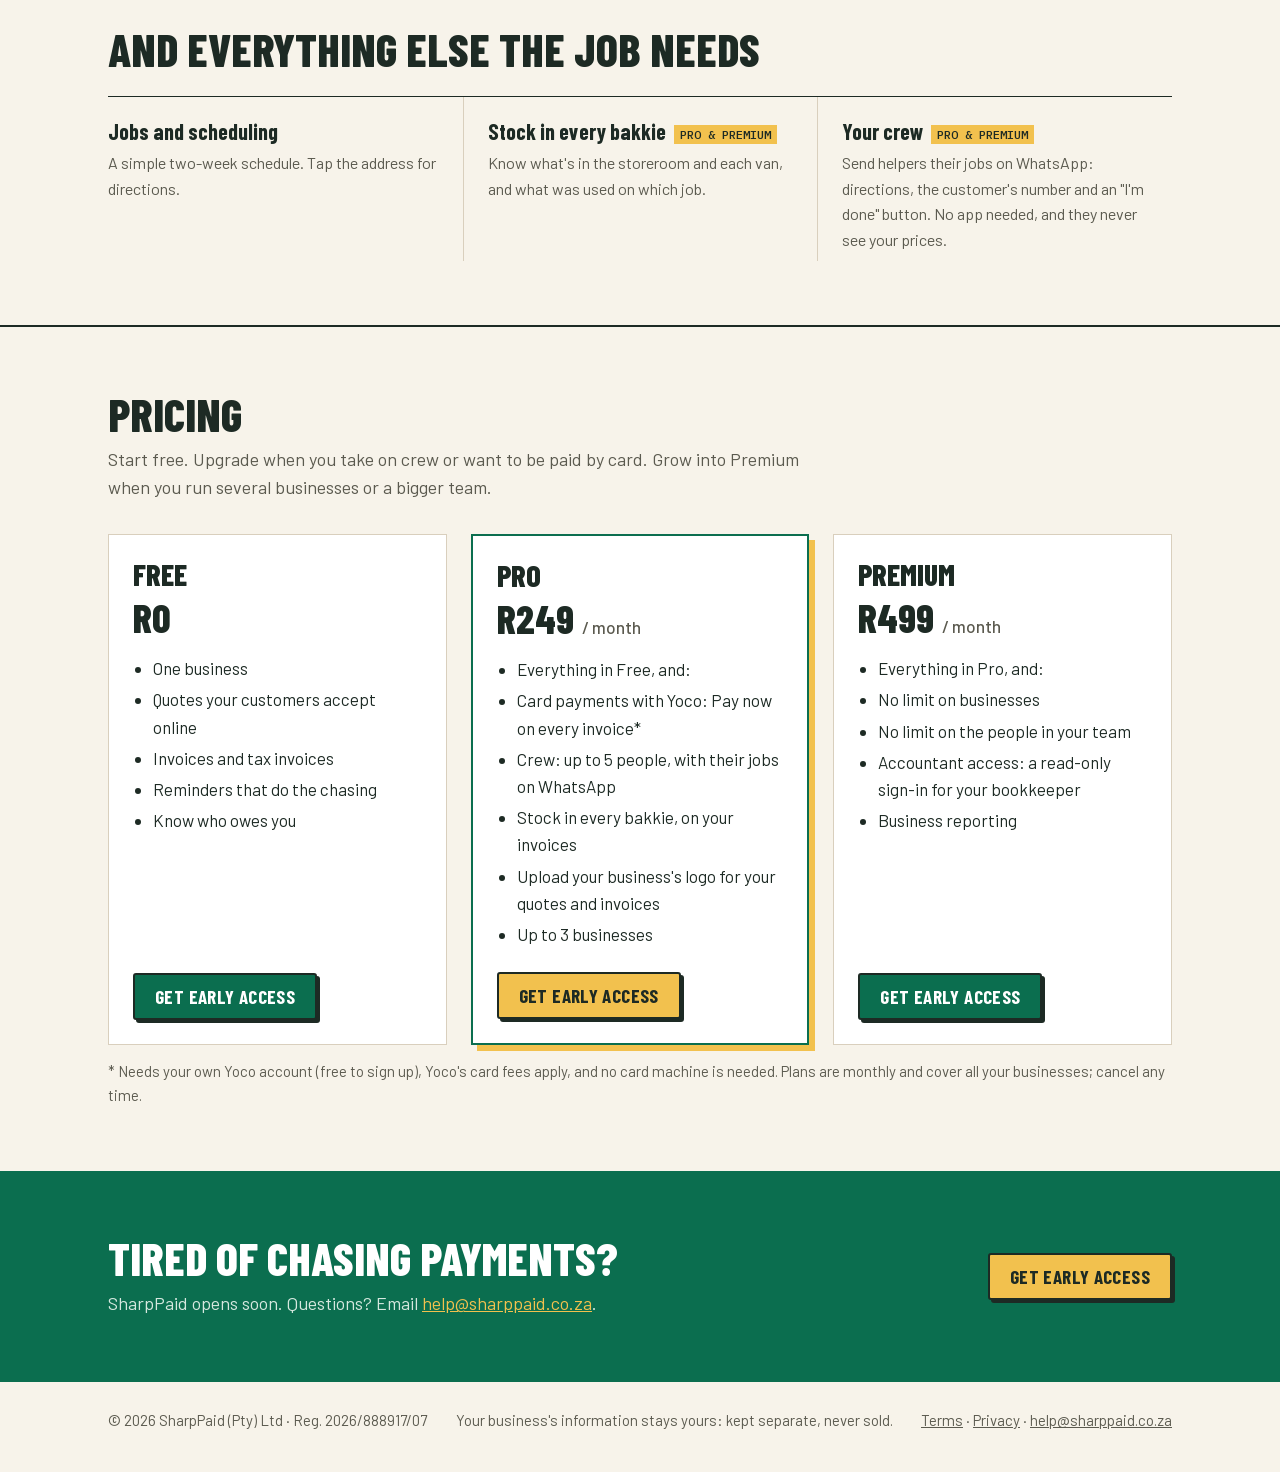
==== commit 1d064105: "Publish website from sharppaid fdca5f4" ====
--- a/index.html
+++ b/index.html
@@ -137,7 +137,7 @@
             <li>No limit on businesses</li>
             <li>No limit on the people in your team</li>
             <li>Accountant access: a read-only sign-in for your bookkeeper</li>
-            <li>A business report as PowerPoint slides, with a forecast</li>
+            <li>Business reporting</li>
           </ul>
           <a class="btn" data-app="/sign-up?plan=premium" href="mailto:help@sharppaid.co.za?subject=Early%20access%20to%20SharpPaid" data-live-text="Start with Premium">Get early access</a>
         </div>
--- a/styles.css
+++ b/styles.css
@@ -7,6 +7,9 @@
 @font-face { font-family: "Barlow Condensed"; font-style: normal; font-weight: 700; font-display: swap; src: url("fonts/barlow-condensed-700.woff2") format("woff2"); }
 @font-face { font-family: "Barlow Condensed"; font-style: normal; font-weight: 800; font-display: swap; src: url("fonts/barlow-condensed-800.woff2") format("woff2"); }
 @font-face { font-family: "IBM Plex Mono"; font-style: normal; font-weight: 500; font-display: swap; src: url("fonts/ibm-plex-mono-500.woff2") format("woff2"); }
+
+/* Hidden means hidden, whatever display a class gives (such as the buttons shown only once live) */
+[hidden] { display: none !important; }
 
 /* The duplicate book: the carbon-copy invoice book many tradespeople still use */
 :root {
@@ -52,6 +55,8 @@
 .actions { display: flex; gap: 22px; align-items: center; flex-wrap: wrap; }
 /* Pro and Premium wrap together, under the main button on phones */
 .more-plans { display: flex; gap: 22px; flex-wrap: wrap; }
+/* Before going live its buttons are hidden: no empty gap under the main button */
+.more-plans:not(:has(> :not([hidden]))) { display: none; }
 /* On phones the three buttons stack, the same width */
 @media (max-width: 520px) {
   .actions, .more-plans { flex-direction: column; align-items: stretch; width: 100%; }
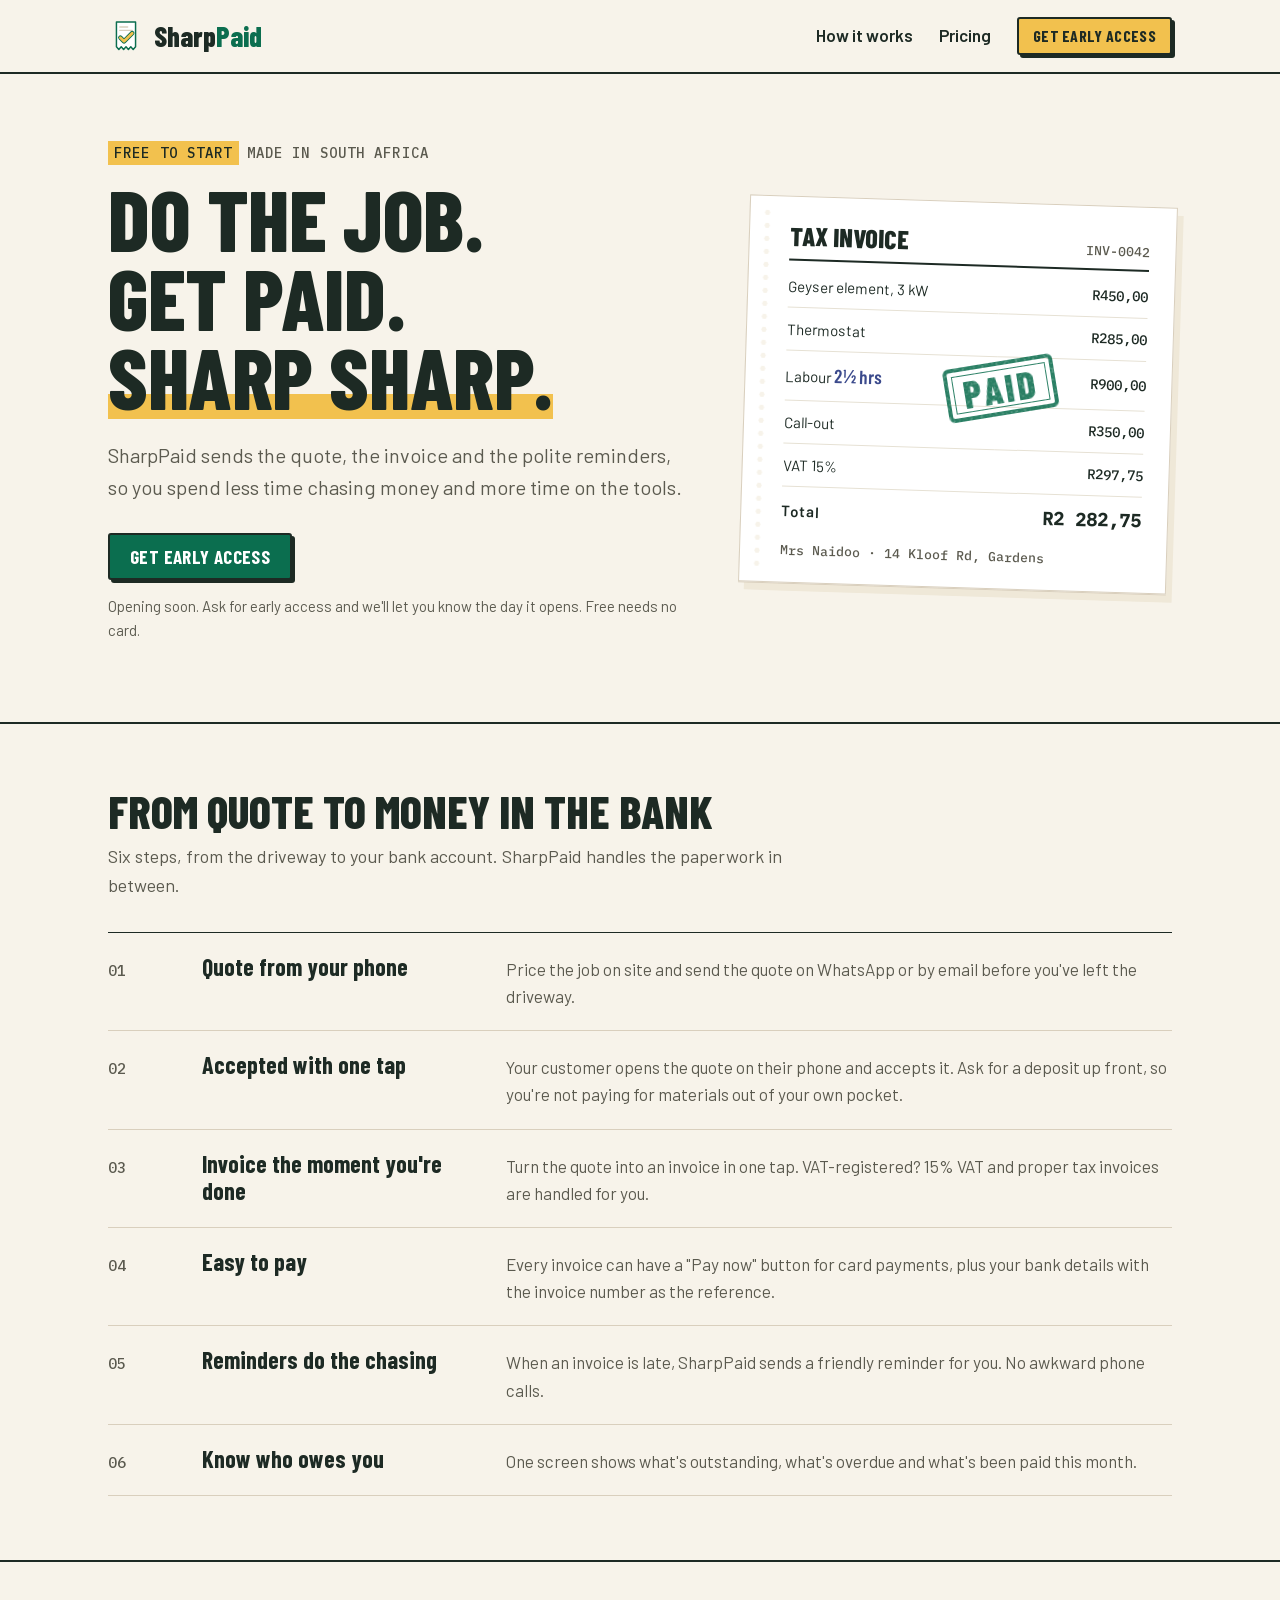
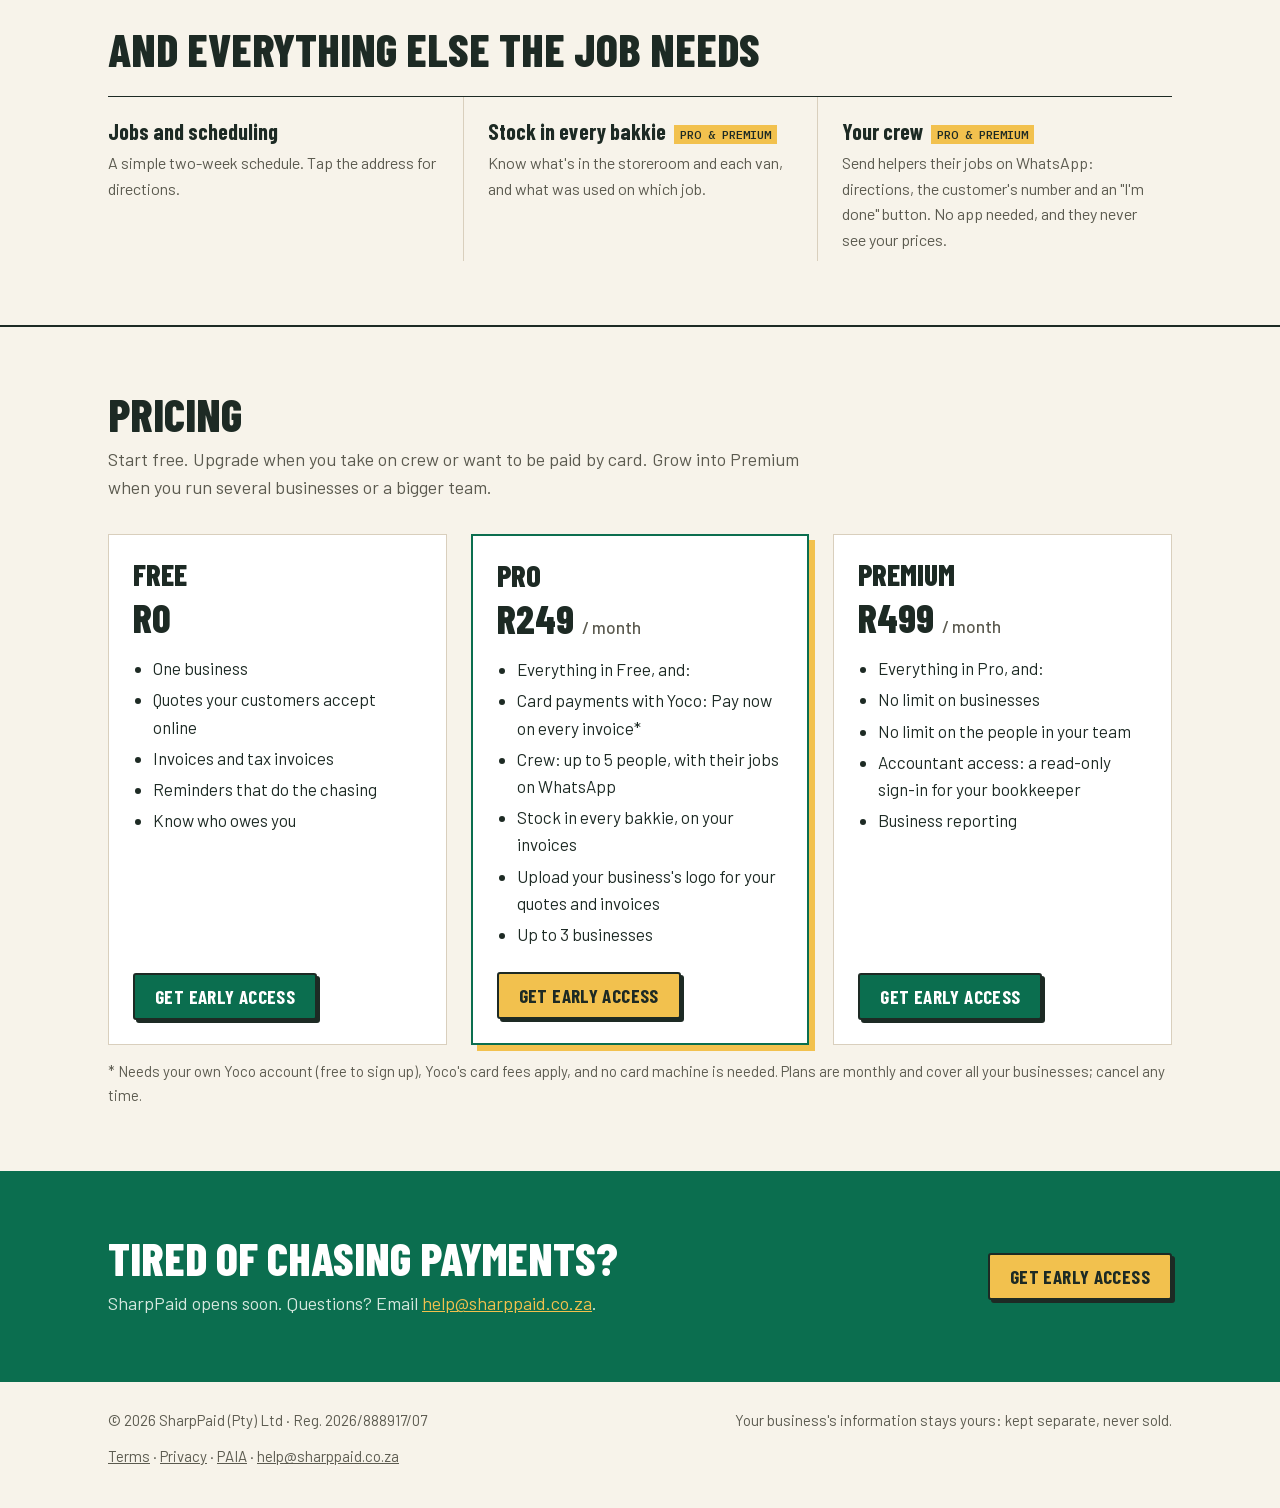
==== commit 5423978a: "Publish website from sharppaid b069ed5" ====
--- a/index.html
+++ b/index.html
@@ -159,7 +159,7 @@
 </main>
 
 <footer>
-  <div class="wrap"><span>© 2026 SharpPaid (Pty) Ltd · Reg. 2026/888917/07</span><span>Your business's information stays yours: kept separate, never sold.</span><span><a href="/terms">Terms</a> · <a href="/privacy">Privacy</a> · <a href="mailto:help@sharppaid.co.za">help@sharppaid.co.za</a></span></div>
+  <div class="wrap"><span>© 2026 SharpPaid (Pty) Ltd · Reg. 2026/888917/07</span><span>Your business's information stays yours: kept separate, never sold.</span><span><a href="/terms">Terms</a> · <a href="/privacy">Privacy</a> · <a href="/paia">PAIA</a> · <a href="mailto:help@sharppaid.co.za">help@sharppaid.co.za</a></span></div>
 </footer>
 <script>
   // Until the app is live, the buttons ask for early access by email and sign-in is hidden: nobody
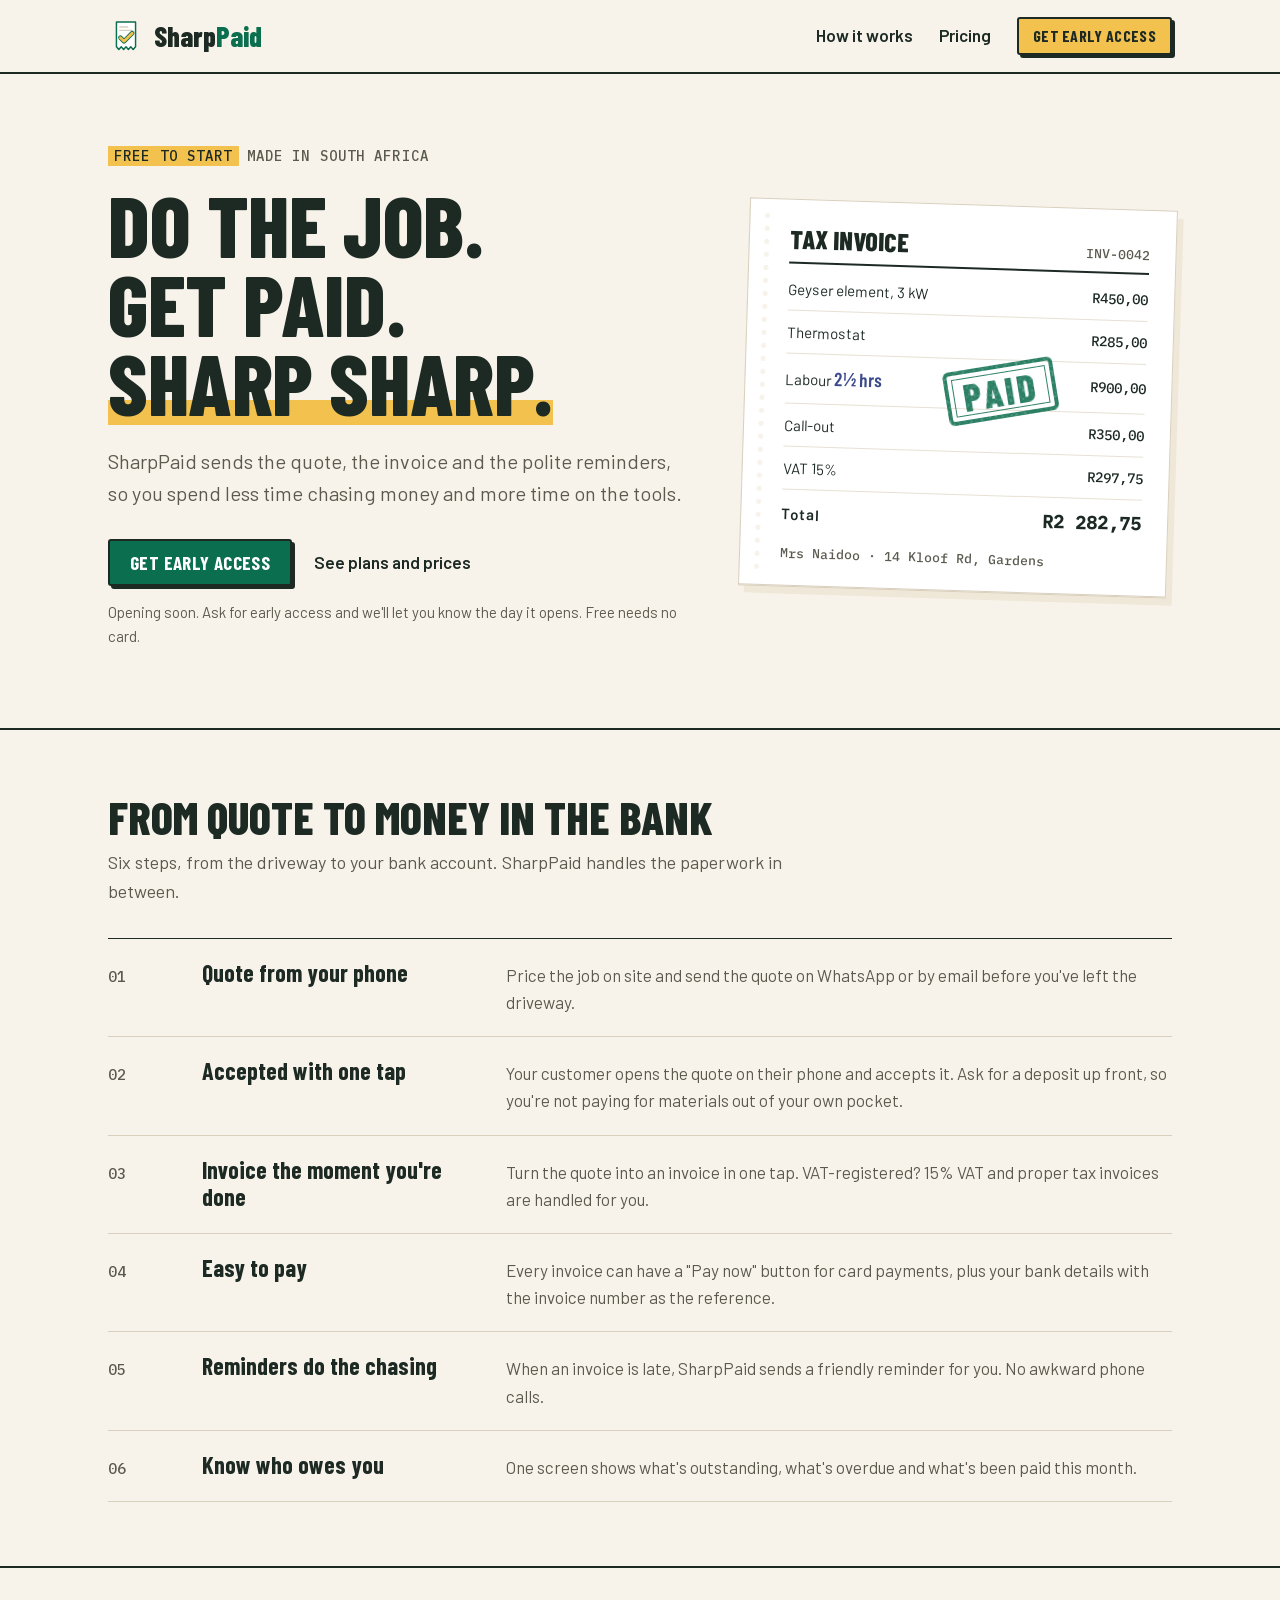
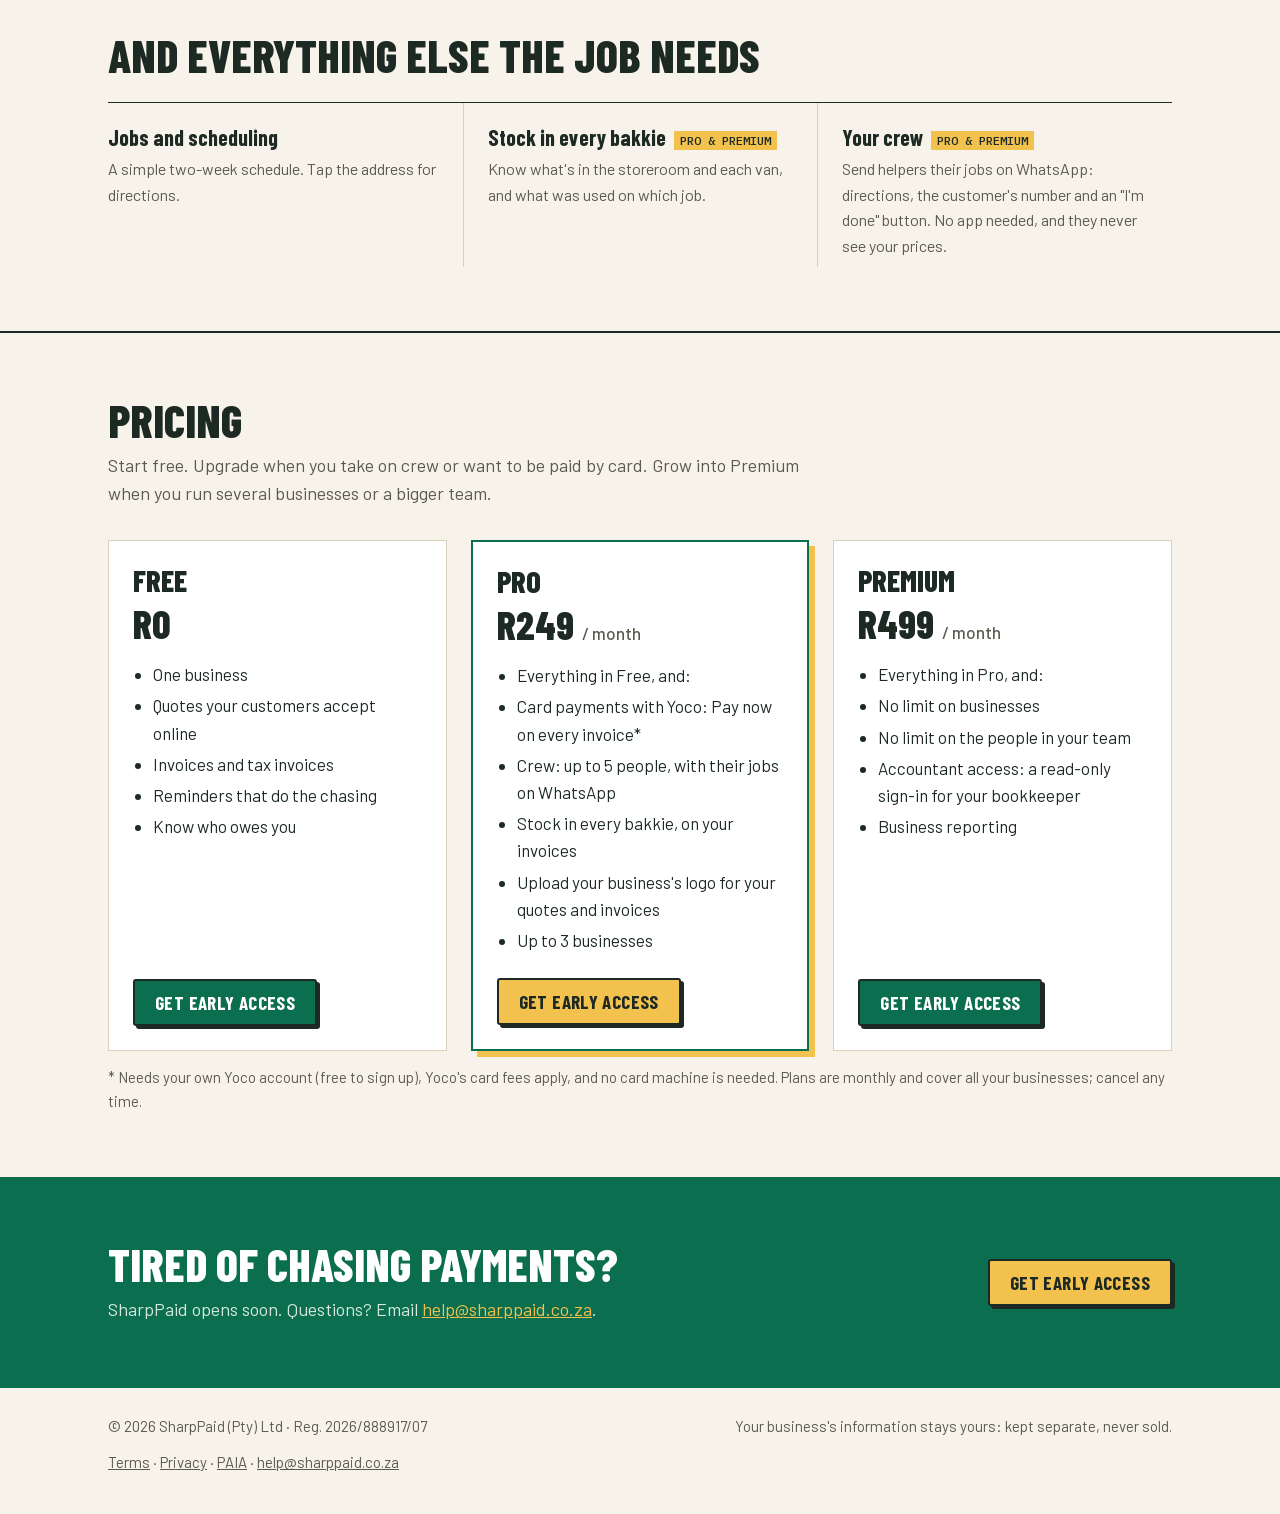
==== commit e4c4d5bb: "Publish website from sharppaid 699d72e" ====
--- a/index.html
+++ b/index.html
@@ -34,8 +34,8 @@
       <a href="#how">How it works</a>
       <a href="#pricing">Pricing</a>
       <a data-app="/sign-in" href="/" hidden>Sign in</a>
-      <!-- Sign up shows the three plans, each with its own button -->
-      <a class="btn small gold" data-app="#pricing" href="#pricing" data-live-text="Sign up">Get early access</a>
+      <!-- Sign up goes straight to sign-up; the plan is chosen in the app's setup (Free selected) -->
+      <a class="btn small gold" data-app="/sign-up" href="#pricing" data-live-text="Sign up">Get early access</a>
     </nav>
   </div>
 </header>
@@ -49,10 +49,8 @@
         money and more time on the tools.</p>
       <div class="actions">
         <a class="btn" data-app="/sign-up" href="mailto:help@sharppaid.co.za?subject=Early%20access%20to%20SharpPaid" data-live-text="Start free">Get early access</a>
-        <span class="more-plans">
-          <a class="btn" data-app="/sign-up?plan=pro" href="mailto:help@sharppaid.co.za?subject=Early%20access%20to%20SharpPaid" data-live-text="Start with Pro" hidden>Get early access</a>
-          <a class="btn" data-app="/sign-up?plan=premium" href="mailto:help@sharppaid.co.za?subject=Early%20access%20to%20SharpPaid" data-live-text="Start with Premium" hidden>Get early access</a>
-        </span>
+        <!-- One button: the plans are chosen in the pricing cards, or in the app's setup -->
+        <a class="plans-link" href="#pricing">See plans and prices</a>
       </div>
       <p class="fine">Opening soon. Ask for early access and we'll let you know the day it opens. Free needs no card.
         <span data-app-only hidden>Already using SharpPaid? <a data-app="/sign-in" href="/">Sign in</a></span></p>
@@ -153,7 +151,7 @@
         <h2>Tired of chasing payments?</h2>
         <p>SharpPaid opens soon. Questions? Email <a href="mailto:help@sharppaid.co.za">help@sharppaid.co.za</a>.</p>
       </div>
-      <a class="btn gold" data-app="#pricing" href="#pricing" data-live-text="Sign up">Get early access</a>
+      <a class="btn gold" data-app="/sign-up" href="#pricing" data-live-text="Sign up">Get early access</a>
     </div>
   </section>
 </main>
--- a/styles.css
+++ b/styles.css
@@ -47,20 +47,21 @@
 
 /* Hero: words on the left, an invoice slip on the right */
 .hero { display: grid; grid-template-columns: 1.15fr .85fr; gap: 56px; align-items: center; padding-top: 72px; padding-bottom: 80px; }
-.kicker { font: 500 14px/1 "IBM Plex Mono", monospace; text-transform: uppercase; letter-spacing: .08em; color: var(--muted); margin: 0 0 18px; }
-.kicker span { background: var(--gold); color: var(--ink); padding: 3px 6px; margin-right: 8px; }
+/* The tag and "Made in South Africa" each stay whole: on a narrow phone the second moves under the first */
+.kicker { display: flex; flex-wrap: wrap; align-items: center; gap: 8px; white-space: nowrap;
+          font: 500 14px/1 "IBM Plex Mono", monospace; text-transform: uppercase; letter-spacing: .08em; color: var(--muted); margin: 0 0 18px; }
+.kicker span { background: var(--gold); color: var(--ink); padding: 3px 6px; }
 h1 { font: 800 clamp(48px, 7vw, 86px)/.92 "Barlow Condensed", sans-serif; letter-spacing: -.005em; margin: 0 0 24px; text-transform: uppercase; }
 h1 .underline { background: linear-gradient(transparent 68%, var(--gold) 68%, var(--gold) 92%, transparent 92%); }
 .lead { font-size: 20px; color: var(--muted); max-width: 30em; margin: 0 0 30px; }
 .actions { display: flex; gap: 22px; align-items: center; flex-wrap: wrap; }
-/* Pro and Premium wrap together, under the main button on phones */
-.more-plans { display: flex; gap: 22px; flex-wrap: wrap; }
-/* Before going live its buttons are hidden: no empty gap under the main button */
-.more-plans:not(:has(> :not([hidden]))) { display: none; }
-/* On phones the three buttons stack, the same width */
+/* Next to the main button, a quiet link to the plans: bold like the menu, underlined on hover */
+.plans-link { color: var(--ink); font-weight: 600; text-decoration: none; }
+.plans-link:hover { text-decoration: underline; text-decoration-thickness: 2px; text-underline-offset: 4px; }
+/* On phones the button takes the full width, with the link centred under it */
 @media (max-width: 520px) {
-  .actions, .more-plans { flex-direction: column; align-items: stretch; width: 100%; }
-  .actions .btn { text-align: center; }
+  .actions { flex-direction: column; align-items: stretch; width: 100%; }
+  .actions .btn, .plans-link { text-align: center; }
 }
 
 /* The slip: perforated on the left, ruled lines, a rubber stamp */
@@ -146,5 +147,17 @@
 .legal th { border-bottom: 2px solid var(--ink); }
 .legal td:last-child, .legal th:last-child { white-space: nowrap; }
 .legal code { font-size: .9em; }
+.legal .save-pdf { margin: 0 0 8px; }
+@media print {
+  body { background: #fff; }
+  /* The logo as a letterhead; the menu, footer and button are for the screen */
+  nav, footer, .legal .save-pdf { display: none; }
+  header .wrap { height: auto; padding: 0 0 12px; }
+  .legal { max-width: none; padding: 20px 0 0; font-size: 11pt; }
+  .legal h2 { break-after: avoid; }
+  .legal li, .legal tr { break-inside: avoid; }
+  .legal table { display: table; }
+  .legal a { color: inherit; }
+}
 footer a { color: inherit; }
 @media (max-width: 640px) { .legal table { display: block; overflow-x: auto; } }
